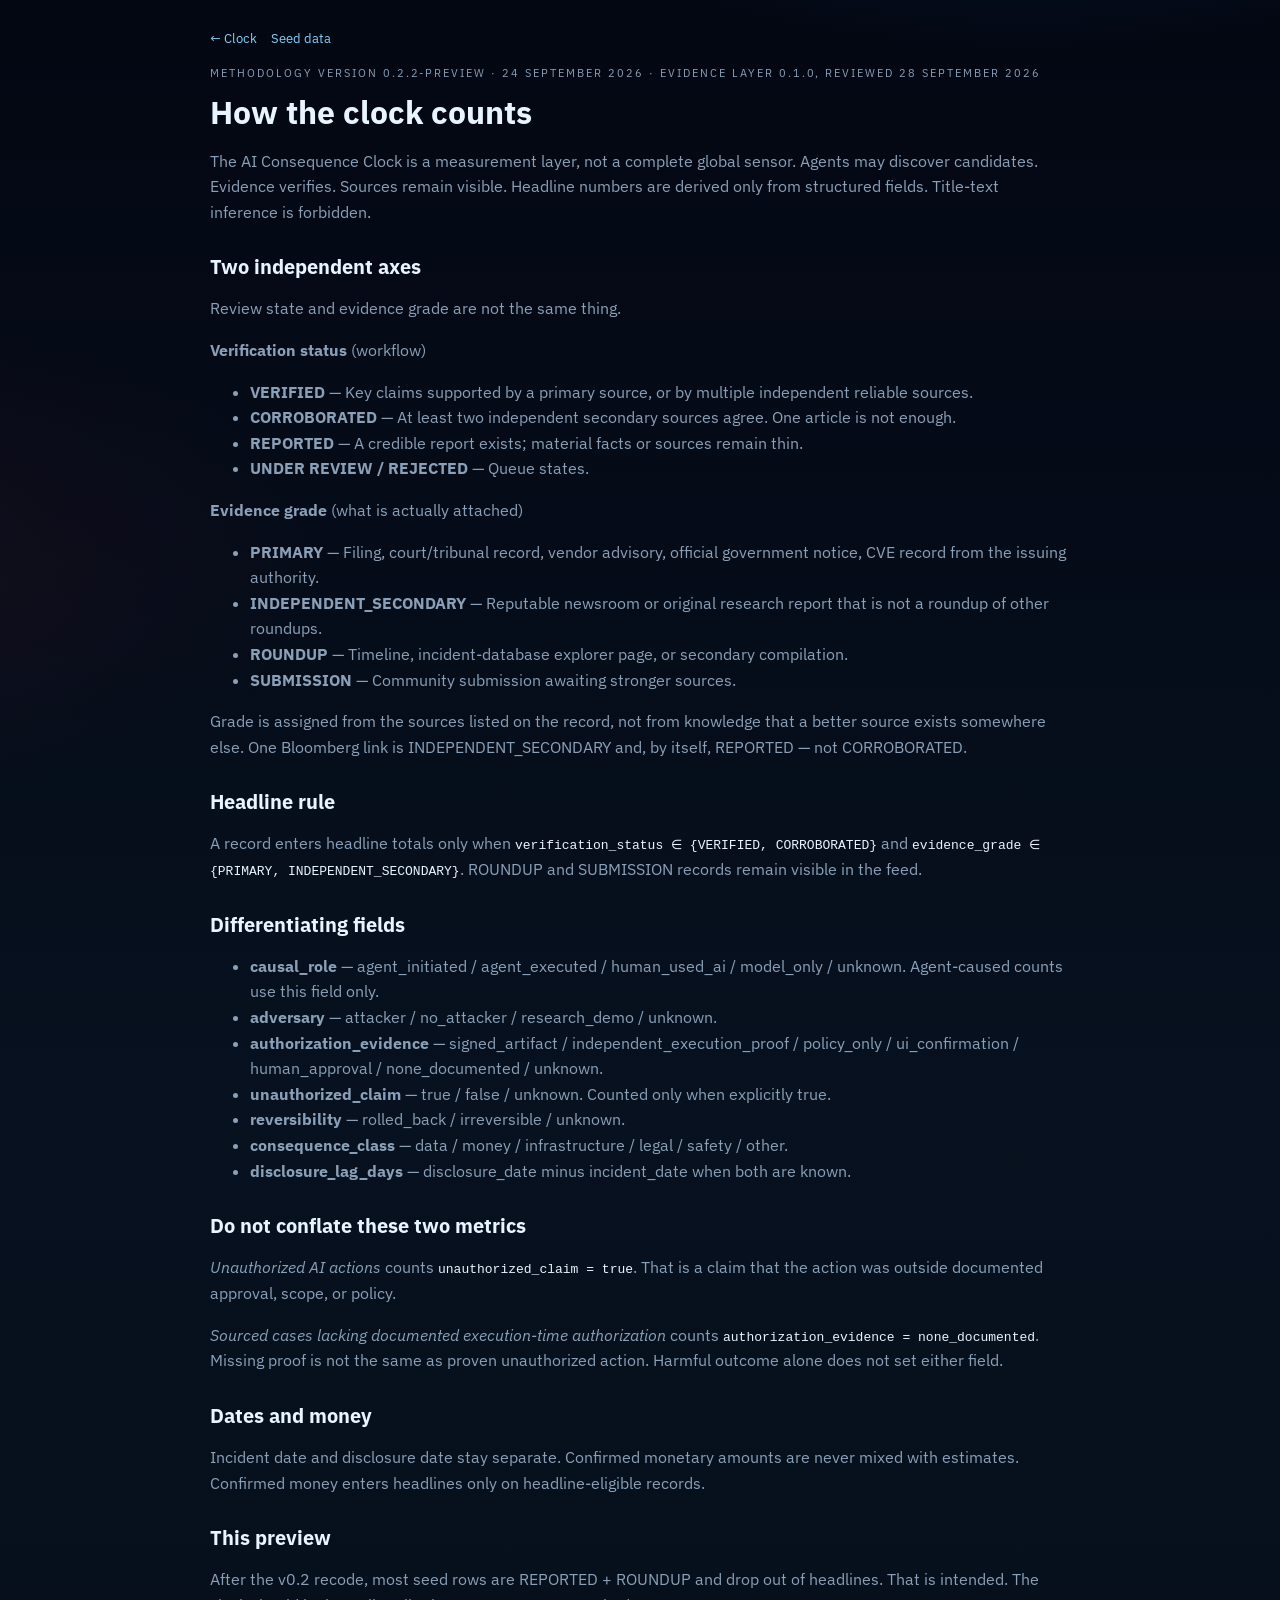
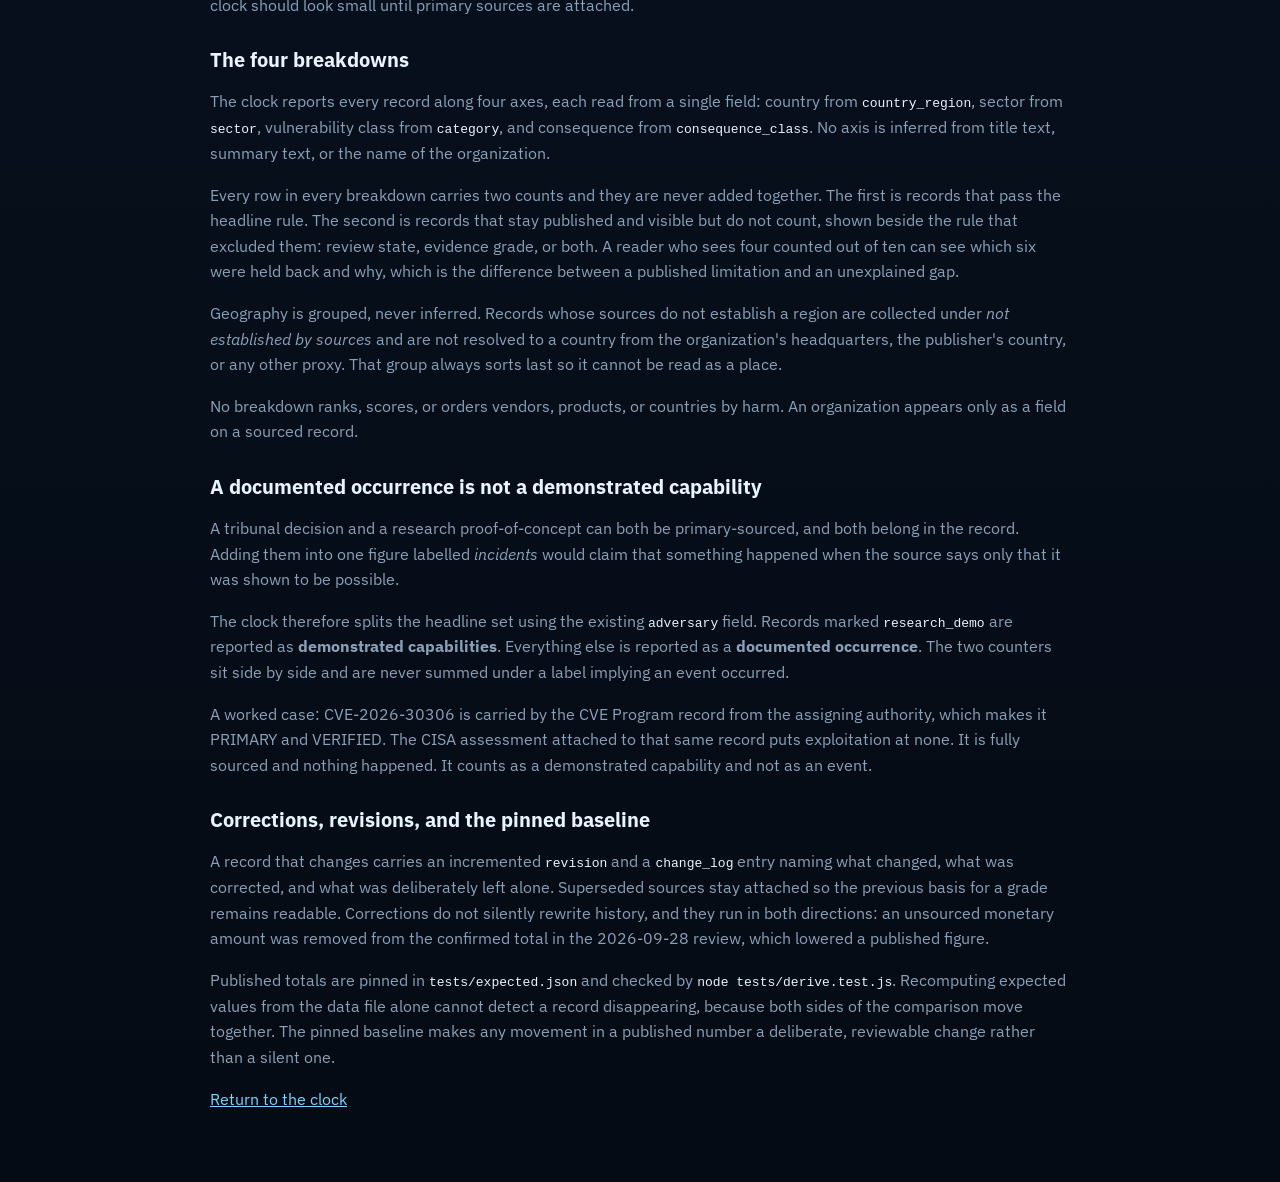
==== methodology.html @ f5ce27da "Add evidence layer with four axis breakdowns, fix stored XSS, pin published totals Builds the countr" ====
<!DOCTYPE html>
<html lang="en">
<head>
  <meta charset="UTF-8" />
  <meta name="viewport" content="width=device-width, initial-scale=1" />
  <title>Methodology · AI Consequence Clock™</title>
  <link rel="preconnect" href="https://fonts.googleapis.com" />
  <link href="https://fonts.googleapis.com/css2?family=IBM+Plex+Sans:wght@400;500;600;700&display=swap" rel="stylesheet" />
  <link rel="stylesheet" href="./css/clock.css" />
  <style>
    .prose { max-width: 860px; }
    .prose h1 { font-size: 32px; margin: 8px 0 12px; }
    .prose h2 { font-size: 20px; margin: 28px 0 8px; }
    .prose p, .prose li { color: var(--muted); line-height: 1.6; }
    .prose a { color: var(--cyan-2); }
    code { color: #e8f4ff; }
  </style>
</head>
<body>
  <div class="page prose">
    <nav class="nav" style="justify-content:flex-start;margin-bottom:18px">
      <a href="./index.html">← Clock</a>
      <a href="./data/incidents.json">Seed data</a>
    </nav>
    <p class="sub">Methodology version 0.2.2-preview · 24 September 2026 · evidence layer 0.1.0, reviewed 28 September 2026</p>
    <h1>How the clock counts</h1>
    <p>
      The AI Consequence Clock is a measurement layer, not a complete global sensor.
      Agents may discover candidates. Evidence verifies. Sources remain visible.
      Headline numbers are derived only from structured fields. Title-text inference is forbidden.
    </p>

    <h2>Two independent axes</h2>
    <p>Review state and evidence grade are not the same thing.</p>
    <p><strong>Verification status</strong> (workflow)</p>
    <ul>
      <li><strong>VERIFIED</strong> — Key claims supported by a primary source, or by multiple independent reliable sources.</li>
      <li><strong>CORROBORATED</strong> — At least two independent secondary sources agree. One article is not enough.</li>
      <li><strong>REPORTED</strong> — A credible report exists; material facts or sources remain thin.</li>
      <li><strong>UNDER REVIEW / REJECTED</strong> — Queue states.</li>
    </ul>
    <p><strong>Evidence grade</strong> (what is actually attached)</p>
    <ul>
      <li><strong>PRIMARY</strong> — Filing, court/tribunal record, vendor advisory, official government notice, CVE record from the issuing authority.</li>
      <li><strong>INDEPENDENT_SECONDARY</strong> — Reputable newsroom or original research report that is not a roundup of other roundups.</li>
      <li><strong>ROUNDUP</strong> — Timeline, incident-database explorer page, or secondary compilation.</li>
      <li><strong>SUBMISSION</strong> — Community submission awaiting stronger sources.</li>
    </ul>
    <p>
      Grade is assigned from the sources listed on the record, not from knowledge that a better source exists somewhere else.
      One Bloomberg link is INDEPENDENT_SECONDARY and, by itself, REPORTED — not CORROBORATED.
    </p>

    <h2>Headline rule</h2>
    <p>
      A record enters headline totals only when
      <code>verification_status ∈ {VERIFIED, CORROBORATED}</code>
      and
      <code>evidence_grade ∈ {PRIMARY, INDEPENDENT_SECONDARY}</code>.
      ROUNDUP and SUBMISSION records remain visible in the feed.
    </p>

    <h2>Differentiating fields</h2>
    <ul>
      <li><strong>causal_role</strong> — agent_initiated / agent_executed / human_used_ai / model_only / unknown. Agent-caused counts use this field only.</li>
      <li><strong>adversary</strong> — attacker / no_attacker / research_demo / unknown.</li>
      <li><strong>authorization_evidence</strong> — signed_artifact / independent_execution_proof / policy_only / ui_confirmation / human_approval / none_documented / unknown.</li>
      <li><strong>unauthorized_claim</strong> — true / false / unknown. Counted only when explicitly true.</li>
      <li><strong>reversibility</strong> — rolled_back / irreversible / unknown.</li>
      <li><strong>consequence_class</strong> — data / money / infrastructure / legal / safety / other.</li>
      <li><strong>disclosure_lag_days</strong> — disclosure_date minus incident_date when both are known.</li>
    </ul>

    <h2>Do not conflate these two metrics</h2>
    <p>
      <em>Unauthorized AI actions</em> counts <code>unauthorized_claim = true</code>.
      That is a claim that the action was outside documented approval, scope, or policy.
    </p>
    <p>
      <em>Sourced cases lacking documented execution-time authorization</em> counts
      <code>authorization_evidence = none_documented</code>.
      Missing proof is not the same as proven unauthorized action.
      Harmful outcome alone does not set either field.
    </p>

    <h2>Dates and money</h2>
    <p>
      Incident date and disclosure date stay separate. Confirmed monetary amounts
      are never mixed with estimates. Confirmed money enters headlines only on
      headline-eligible records.
    </p>

    <h2>This preview</h2>
    <p>
      After the v0.2 recode, most seed rows are REPORTED + ROUNDUP and drop out of
      headlines. That is intended. The clock should look small until primary sources
      are attached.
    </p>

    <h2>The four breakdowns</h2>
    <p>
      The clock reports every record along four axes, each read from a single field:
      country from <code>country_region</code>, sector from <code>sector</code>,
      vulnerability class from <code>category</code>, and consequence from
      <code>consequence_class</code>. No axis is inferred from title text, summary text,
      or the name of the organization.
    </p>
    <p>
      Every row in every breakdown carries two counts and they are never added together.
      The first is records that pass the headline rule. The second is records that stay
      published and visible but do not count, shown beside the rule that excluded them:
      review state, evidence grade, or both. A reader who sees four counted out of ten
      can see which six were held back and why, which is the difference between a
      published limitation and an unexplained gap.
    </p>
    <p>
      Geography is grouped, never inferred. Records whose sources do not establish a
      region are collected under <em>not established by sources</em> and are not resolved
      to a country from the organization's headquarters, the publisher's country, or any
      other proxy. That group always sorts last so it cannot be read as a place.
    </p>
    <p>
      No breakdown ranks, scores, or orders vendors, products, or countries by harm. An
      organization appears only as a field on a sourced record.
    </p>

    <h2>A documented occurrence is not a demonstrated capability</h2>
    <p>
      A tribunal decision and a research proof-of-concept can both be primary-sourced,
      and both belong in the record. Adding them into one figure labelled
      <em>incidents</em> would claim that something happened when the source says only
      that it was shown to be possible.
    </p>
    <p>
      The clock therefore splits the headline set using the existing
      <code>adversary</code> field. Records marked <code>research_demo</code> are
      reported as <strong>demonstrated capabilities</strong>. Everything else is reported
      as a <strong>documented occurrence</strong>. The two counters sit side by side and
      are never summed under a label implying an event occurred.
    </p>
    <p>
      A worked case: CVE-2026-30306 is carried by the CVE Program record from the
      assigning authority, which makes it PRIMARY and VERIFIED. The CISA assessment
      attached to that same record puts exploitation at none. It is fully sourced and
      nothing happened. It counts as a demonstrated capability and not as an event.
    </p>

    <h2>Corrections, revisions, and the pinned baseline</h2>
    <p>
      A record that changes carries an incremented <code>revision</code> and a
      <code>change_log</code> entry naming what changed, what was corrected, and what was
      deliberately left alone. Superseded sources stay attached so the previous basis for
      a grade remains readable. Corrections do not silently rewrite history, and they run
      in both directions: an unsourced monetary amount was removed from the confirmed
      total in the 2026-09-28 review, which lowered a published figure.
    </p>
    <p>
      Published totals are pinned in <code>tests/expected.json</code> and checked by
      <code>node tests/derive.test.js</code>. Recomputing expected values from the data
      file alone cannot detect a record disappearing, because both sides of the comparison
      move together. The pinned baseline makes any movement in a published number a
      deliberate, reviewable change rather than a silent one.
    </p>
    <p><a href="./index.html">Return to the clock</a></p>
  </div>
</body>
</html>
---- css/clock.css ----
:root {
  --bg-0: #030712;
  --bg-1: #07111f;
  --bg-2: #0b1a2e;
  --card: rgba(8, 22, 40, 0.78);
  --stroke: rgba(86, 196, 255, 0.22);
  --stroke-strong: rgba(86, 196, 255, 0.45);
  --cyan: #5ee7ff;
  --cyan-2: #7dd3fc;
  --amber: #f5c542;
  --red: #ff4d4d;
  --red-glow: #ff2a2a;
  --green: #3dff8a;
  --orange: #ff9f43;
  --text: #e8f4ff;
  --muted: #8aa0b8;
  --dim: #5d738c;
  --shadow: 0 0 0 1px rgba(94, 231, 255, 0.08), 0 18px 50px rgba(0, 0, 0, 0.45);
  --mono: "Share Tech Mono", "IBM Plex Mono", ui-monospace, monospace;
  --sans: "IBM Plex Sans", "Segoe UI", system-ui, sans-serif;
}

* { box-sizing: border-box; }
html, body { margin: 0; padding: 0; }

/* A class that sets display beats the user-agent [hidden] rule, so the load-error
   banner rendered on a successful load. Keep this above every display declaration. */
[hidden] { display: none !important; }
body {
  font-family: var(--sans);
  color: var(--text);
  background:
    radial-gradient(1200px 600px at 80% -10%, rgba(14, 70, 130, 0.35), transparent 55%),
    radial-gradient(900px 500px at -10% 20%, rgba(80, 20, 40, 0.18), transparent 50%),
    linear-gradient(180deg, var(--bg-0), var(--bg-1) 40%, #050b14);
  min-height: 100vh;
}

.page {
  width: min(1280px, calc(100% - 32px));
  margin: 0 auto;
  padding: 22px 0 56px;
}

.banner {
  display: flex;
  gap: 14px;
  align-items: flex-start;
  background: rgba(245, 197, 66, 0.08);
  border: 1px solid rgba(245, 197, 66, 0.35);
  color: #ffe7a3;
  border-radius: 10px;
  padding: 12px 14px;
  margin-bottom: 18px;
  font-size: 13.5px;
  line-height: 1.45;
}
.banner strong { color: var(--amber); }

.topbar, .footer-nav {
  display: flex;
  justify-content: space-between;
  align-items: flex-start;
  gap: 16px;
  flex-wrap: wrap;
}

.brand h1 {
  margin: 0;
  font-size: clamp(28px, 4vw, 42px);
  letter-spacing: 0.04em;
  font-weight: 700;
  line-height: 1;
}
.brand h1 span.clock { color: var(--amber); }
.brand h1 span.ai {
  background: linear-gradient(90deg, #7dd3fc, #5ee7ff);
  -webkit-background-clip: text;
  background-clip: text;
  color: transparent;
}
.sub {
  margin: 8px 0 0;
  letter-spacing: 0.18em;
  text-transform: uppercase;
  font-size: 11px;
  color: var(--muted);
}

.meta {
  text-align: right;
  font-size: 12px;
  color: var(--muted);
}
.live {
  display: inline-flex;
  align-items: center;
  gap: 7px;
  color: var(--green);
  font-weight: 600;
  letter-spacing: 0.08em;
}
.live i {
  width: 8px; height: 8px; border-radius: 50%;
  background: var(--green);
  box-shadow: 0 0 10px var(--green);
  display: inline-block;
}
.nav {
  display: flex;
  gap: 14px;
  justify-content: flex-end;
  margin-top: 8px;
  flex-wrap: wrap;
}
.nav a {
  color: var(--cyan-2);
  text-decoration: none;
  font-size: 13px;
}
.nav a:hover { text-decoration: underline; }

.grid { display: grid; gap: 14px; margin-top: 18px; }
.kpis { grid-template-columns: repeat(5, 1fr); }
.mid { grid-template-columns: 240px 1fr 300px; }
.axes { grid-template-columns: repeat(2, minmax(0, 1fr)); }

.card {
  background: var(--card);
  border: 1px solid var(--stroke);
  border-radius: 14px;
  padding: 16px 16px 14px;
  box-shadow: var(--shadow);
  backdrop-filter: blur(8px);
}
.card.clickable { cursor: pointer; }
.card.clickable:hover { border-color: var(--stroke-strong); }

.label {
  display: flex;
  align-items: center;
  gap: 8px;
  font-size: 11px;
  letter-spacing: 0.08em;
  text-transform: uppercase;
  color: var(--muted);
  margin-bottom: 8px;
  font-weight: 600;
}
.value {
  font-family: var(--mono);
  font-size: clamp(26px, 3vw, 38px);
  line-height: 1;
  letter-spacing: 0.02em;
}
.value.orange { color: var(--orange); }
.value.red { color: var(--red); }
.value.amber { color: var(--amber); }
.value.cyan { color: var(--cyan); }
.value.green { color: var(--green); }

.delta {
  margin-top: 8px;
  font-size: 12px;
  color: var(--dim);
}
.delta b { color: var(--muted); font-weight: 600; }

.hero {
  border-color: rgba(255, 60, 60, 0.35);
  background:
    radial-gradient(800px 180px at 50% 120%, rgba(255, 40, 40, 0.12), transparent 70%),
    var(--card);
  text-align: center;
  padding: 22px 18px 18px;
}
.hero .label { justify-content: center; color: #ffb4b4; }
.hero-value {
  font-family: var(--mono);
  font-size: clamp(42px, 7vw, 84px);
  color: var(--red);
  text-shadow: 0 0 24px rgba(255, 40, 40, 0.35);
  letter-spacing: 0.04em;
  margin: 6px 0 4px;
}
.hero .note {
  color: var(--muted);
  font-size: 13px;
  max-width: 720px;
  margin: 8px auto 0;
  line-height: 1.45;
}

.days .value { font-size: 64px; color: var(--green); }

.feed { max-height: 420px; overflow: auto; }
.feed-row {
  display: grid;
  grid-template-columns: 92px 1fr auto auto 150px;
  gap: 10px;
  align-items: center;
  width: 100%;
  padding: 9px 4px;
  border: 0;
  border-bottom: 1px solid rgba(255,255,255,0.05);
  background: transparent;
  color: var(--text);
  font: inherit;
  font-size: 13px;
  text-align: left;
  cursor: pointer;
}
.feed-row:hover, .feed-row:focus-visible { background: rgba(94,231,255,0.06); }
.feed-row .when { color: var(--dim); font-family: var(--mono); font-size: 12px; font-variant-numeric: tabular-nums; }
.feed-row .what { color: var(--text); }
.sev {
  font-size: 10px;
  letter-spacing: 0.06em;
  padding: 3px 6px;
  border-radius: 4px;
  font-weight: 700;
  text-transform: uppercase;
}
.sev-critical { background: #5a1010; color: #ffb4b4; }
.sev-high { background: #5a2a10; color: #ffd0a8; }
.sev-medium { background: #3a3210; color: #ffe7a3; }
.sev-low, .sev-unknown { background: #1d2a3a; color: var(--muted); }
.status {
  font-size: 10px;
  color: var(--cyan-2);
  border: 1px solid rgba(94,231,255,0.25);
  padding: 2px 6px;
  border-radius: 99px;
  white-space: nowrap;
}

.trust {
  margin-top: 16px;
  border-style: dashed;
}
.trust p { margin: 8px 0; color: var(--muted); font-size: 14px; line-height: 1.55; }
.trust h2 { margin: 0 0 8px; font-size: 16px; letter-spacing: 0.04em; }

.footer {
  margin-top: 18px;
  color: var(--dim);
  font-size: 12px;
  display: flex;
  justify-content: space-between;
  gap: 12px;
  flex-wrap: wrap;
}

.modal {
  position: fixed; inset: 0;
  background: rgba(0,0,0,0.62);
  display: none;
  align-items: flex-start;
  justify-content: center;
  padding: 40px 16px;
  z-index: 20;
  overflow: auto;
}
.modal.open { display: flex; }
.sheet {
  width: min(860px, 100%);
  background: #071222;
  border: 1px solid var(--stroke-strong);
  border-radius: 16px;
  padding: 22px;
}
.sheet h2 { margin: 0 0 8px; }
.sheet .close {
  float: right;
  background: transparent;
  color: var(--text);
  border: 1px solid var(--stroke);
  border-radius: 8px;
  padding: 6px 10px;
  cursor: pointer;
}
.incident {
  border-top: 1px solid rgba(255,255,255,0.06);
  padding: 12px 0;
}
.incident h3 { margin: 0 0 4px; font-size: 16px; }
.incident p { margin: 6px 0; color: var(--muted); font-size: 14px; line-height: 1.5; }
.incident a { color: var(--cyan-2); }

/* ---------------------------------------------------- evidence layer additions */

.skip {
  position: absolute;
  left: -9999px;
  top: 0;
  background: var(--cyan);
  color: #04121f;
  padding: 10px 14px;
  border-radius: 0 0 8px 0;
  font-weight: 600;
  z-index: 40;
}
.skip:focus { left: 0; }

:focus-visible {
  outline: 2px solid var(--cyan);
  outline-offset: 2px;
}

.section-head {
  margin: 30px 0 4px;
  font-size: 15px;
  letter-spacing: 0.1em;
  text-transform: uppercase;
  color: var(--cyan-2);
  font-weight: 600;
}
.section-note {
  margin: 0;
  max-width: 900px;
  color: var(--muted);
  font-size: 13.5px;
  line-height: 1.55;
  text-wrap: pretty;
}

/* Counters double as the control that opens the records behind them. */
.as-link {
  display: block;
  padding: 0;
  border: 0;
  background: transparent;
  font: inherit;
  color: inherit;
  cursor: pointer;
  text-align: left;
  font-family: var(--mono);
  font-size: clamp(26px, 3vw, 38px);
  line-height: 1;
  font-variant-numeric: tabular-nums;
}
.as-link:hover { text-decoration: underline; text-underline-offset: 4px; }
.hero-value.as-link { text-align: center; width: 100%; font-size: clamp(42px, 7vw, 84px); }

.inline-link {
  border: 0;
  background: transparent;
  padding: 0;
  font: inherit;
  color: var(--cyan-2);
  cursor: pointer;
  text-decoration: underline;
  text-underline-offset: 2px;
}

.value, .n, .stat-list dd { font-variant-numeric: tabular-nums; }

.stat-list {
  margin: 0;
  display: grid;
  grid-template-columns: 1fr auto;
  gap: 2px 10px;
  font-size: 13px;
}
.stat-list dt { color: var(--muted); padding: 5px 0; border-bottom: 1px solid rgba(255,255,255,0.05); }
.stat-list dd {
  margin: 0;
  padding: 5px 0;
  text-align: right;
  font-family: var(--mono);
  border-bottom: 1px solid rgba(255,255,255,0.05);
}

/* Axis tables */
.axis-card { overflow: hidden; }
.axis-table { width: 100%; border-collapse: collapse; font-size: 13px; }
.axis-table caption {
  text-align: left;
  font-size: 11px;
  letter-spacing: 0.08em;
  text-transform: uppercase;
  color: var(--muted);
  font-weight: 600;
  padding-bottom: 10px;
  line-height: 1.5;
}
.axis-table thead th {
  text-align: left;
  font-size: 10.5px;
  letter-spacing: 0.06em;
  text-transform: uppercase;
  color: var(--dim);
  font-weight: 600;
  padding: 0 8px 7px 0;
  border-bottom: 1px solid var(--stroke);
}
.axis-table th.n, .axis-table td.n { text-align: right; padding-right: 10px; }
/* Only the counts resist wrapping. Letting the two numeric headings wrap is what keeps
   the table inside a 375px card, where the counts would otherwise be clipped. */
.axis-table tbody td.n { white-space: nowrap; }
.axis-table tbody th {
  text-align: left;
  font-weight: 500;
  padding: 9px 8px 9px 0;
  border-bottom: 1px solid rgba(255,255,255,0.05);
  vertical-align: top;
}
.axis-table tbody td {
  padding: 9px 0;
  border-bottom: 1px solid rgba(255,255,255,0.05);
  color: var(--muted);
  vertical-align: top;
}
.axis-link {
  border: 0;
  background: transparent;
  padding: 0;
  font: inherit;
  font-weight: 600;
  color: var(--text);
  cursor: pointer;
  text-align: left;
  text-transform: capitalize;
}
.axis-link:hover { color: var(--cyan); text-decoration: underline; text-underline-offset: 3px; }
.axis-def {
  display: block;
  margin-top: 4px;
  color: var(--dim);
  font-size: 11.5px;
  font-weight: 400;
  line-height: 1.5;
  text-transform: none;
  max-width: 44ch;
  text-wrap: pretty;
}
.n-headline { color: var(--text); font-family: var(--mono); }
.n-excluded { color: var(--dim); font-family: var(--mono); }
.reason { font-size: 11.5px; line-height: 1.45; }
.axis-row-unsupported th, .axis-row-unsupported td { color: var(--dim); }
.axis-row-unsupported .axis-link { color: var(--muted); font-style: italic; }

/* Counted / not counted marker in the feed */
.tag {
  font-size: 10px;
  letter-spacing: 0.05em;
  text-transform: uppercase;
  padding: 3px 7px;
  border-radius: 4px;
  white-space: nowrap;
  font-weight: 600;
}
.tag-in { background: rgba(61,255,138,0.12); color: var(--green); }
.tag-out { background: rgba(138,160,184,0.12); color: var(--muted); }

/* Occurrence split marker */
.occ {
  font-size: 10px;
  letter-spacing: 0.05em;
  text-transform: uppercase;
  padding: 3px 7px;
  border-radius: 4px;
  font-weight: 600;
}
.occ-documented { background: rgba(255,77,77,0.14); color: #ffb4b4; }
.occ-demonstrated { background: rgba(245,197,66,0.14); color: var(--amber); }

.banner-error {
  background: rgba(255,77,77,0.1);
  border-color: rgba(255,77,77,0.4);
  color: #ffc9c9;
}
.banner-error strong { color: var(--red); }
.bright { color: #e8f4ff; }

/* Record cards inside the dialog */
.sheet-sub { color: var(--muted); font-size: 13.5px; line-height: 1.55; margin: 0 0 6px; text-wrap: pretty; }
.pills { display: flex; flex-wrap: wrap; gap: 6px; align-items: center; }
.excluded-note, .headline-note {
  border-left: 3px solid var(--dim);
  padding: 8px 0 8px 10px;
  font-size: 13px;
  line-height: 1.5;
}
.headline-note { border-left-color: var(--green); }
.excluded-note b, .headline-note b { color: var(--text); }

.fields {
  margin: 10px 0;
  display: grid;
  grid-template-columns: minmax(150px, auto) 1fr;
  gap: 1px 14px;
  font-size: 12.5px;
}
.fields dt {
  color: var(--dim);
  padding: 5px 0;
  text-transform: uppercase;
  font-size: 10.5px;
  letter-spacing: 0.05em;
  font-weight: 600;
}
.fields dd { margin: 0; padding: 5px 0; color: var(--text); }

.basis { font-size: 12.5px; line-height: 1.55; color: var(--muted); }
.basis b { color: var(--text); }
.srclabel {
  font-size: 10.5px;
  letter-spacing: 0.08em;
  text-transform: uppercase;
  color: var(--dim);
  font-weight: 600;
  margin: 14px 0 6px;
}
.cites, .changes { list-style: none; margin: 0; padding: 0; }
.cite {
  padding: 7px 0;
  border-top: 1px solid rgba(255,255,255,0.06);
  font-size: 12.5px;
  line-height: 1.5;
}
.cite a { color: var(--cyan-2); font-weight: 600; }
.cite-date { color: var(--dim); font-family: var(--mono); font-size: 11.5px; }
.cite-title { display: block; color: var(--muted); }
.changes li {
  padding: 8px 0;
  border-top: 1px solid rgba(255,255,255,0.06);
  font-size: 12.5px;
  line-height: 1.55;
  color: var(--muted);
}
.changes b { color: var(--text); display: block; margin-bottom: 4px; }
.changes span { display: block; margin-bottom: 5px; }

body.modal-open { overflow: hidden; }
.sheet { max-height: calc(100dvh - 80px); overflow-y: auto; }
.modal { padding: 40px 16px env(safe-area-inset-bottom, 16px); }

@media (max-width: 1100px) {
  .kpis, .mid, .axes { grid-template-columns: 1fr 1fr; }
}
@media (max-width: 720px) {
  .kpis, .mid, .axes { grid-template-columns: 1fr; }
  .feed-row { grid-template-columns: 1fr; gap: 4px; }
  .meta, .topbar { text-align: left; }
  .nav { justify-content: flex-start; }
  .hero-value.as-link { font-size: 40px; }
  .fields { grid-template-columns: 1fr; gap: 0; }
  .fields dt { padding-bottom: 0; }
}

@media (prefers-reduced-motion: reduce) {
  *, *::before, *::after {
    animation-duration: 0.01ms !important;
    transition-duration: 0.01ms !important;
  }
}
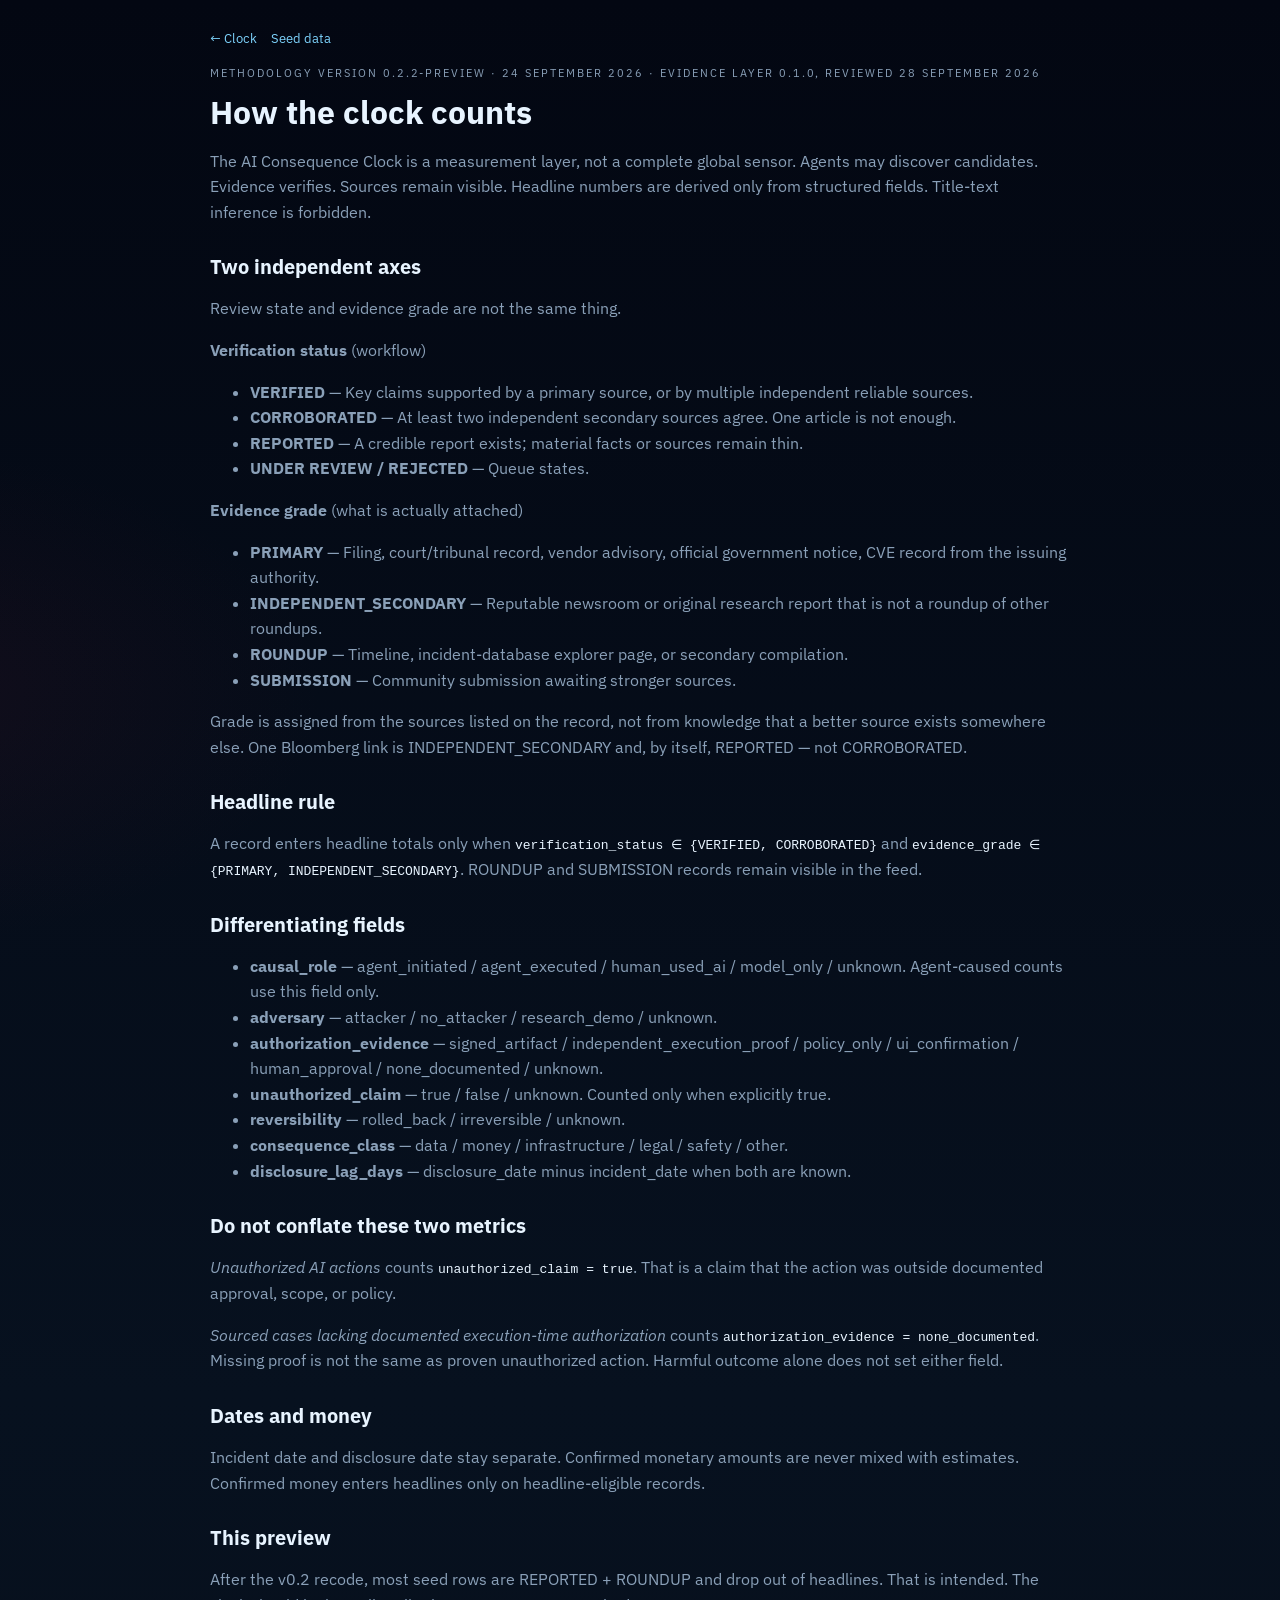
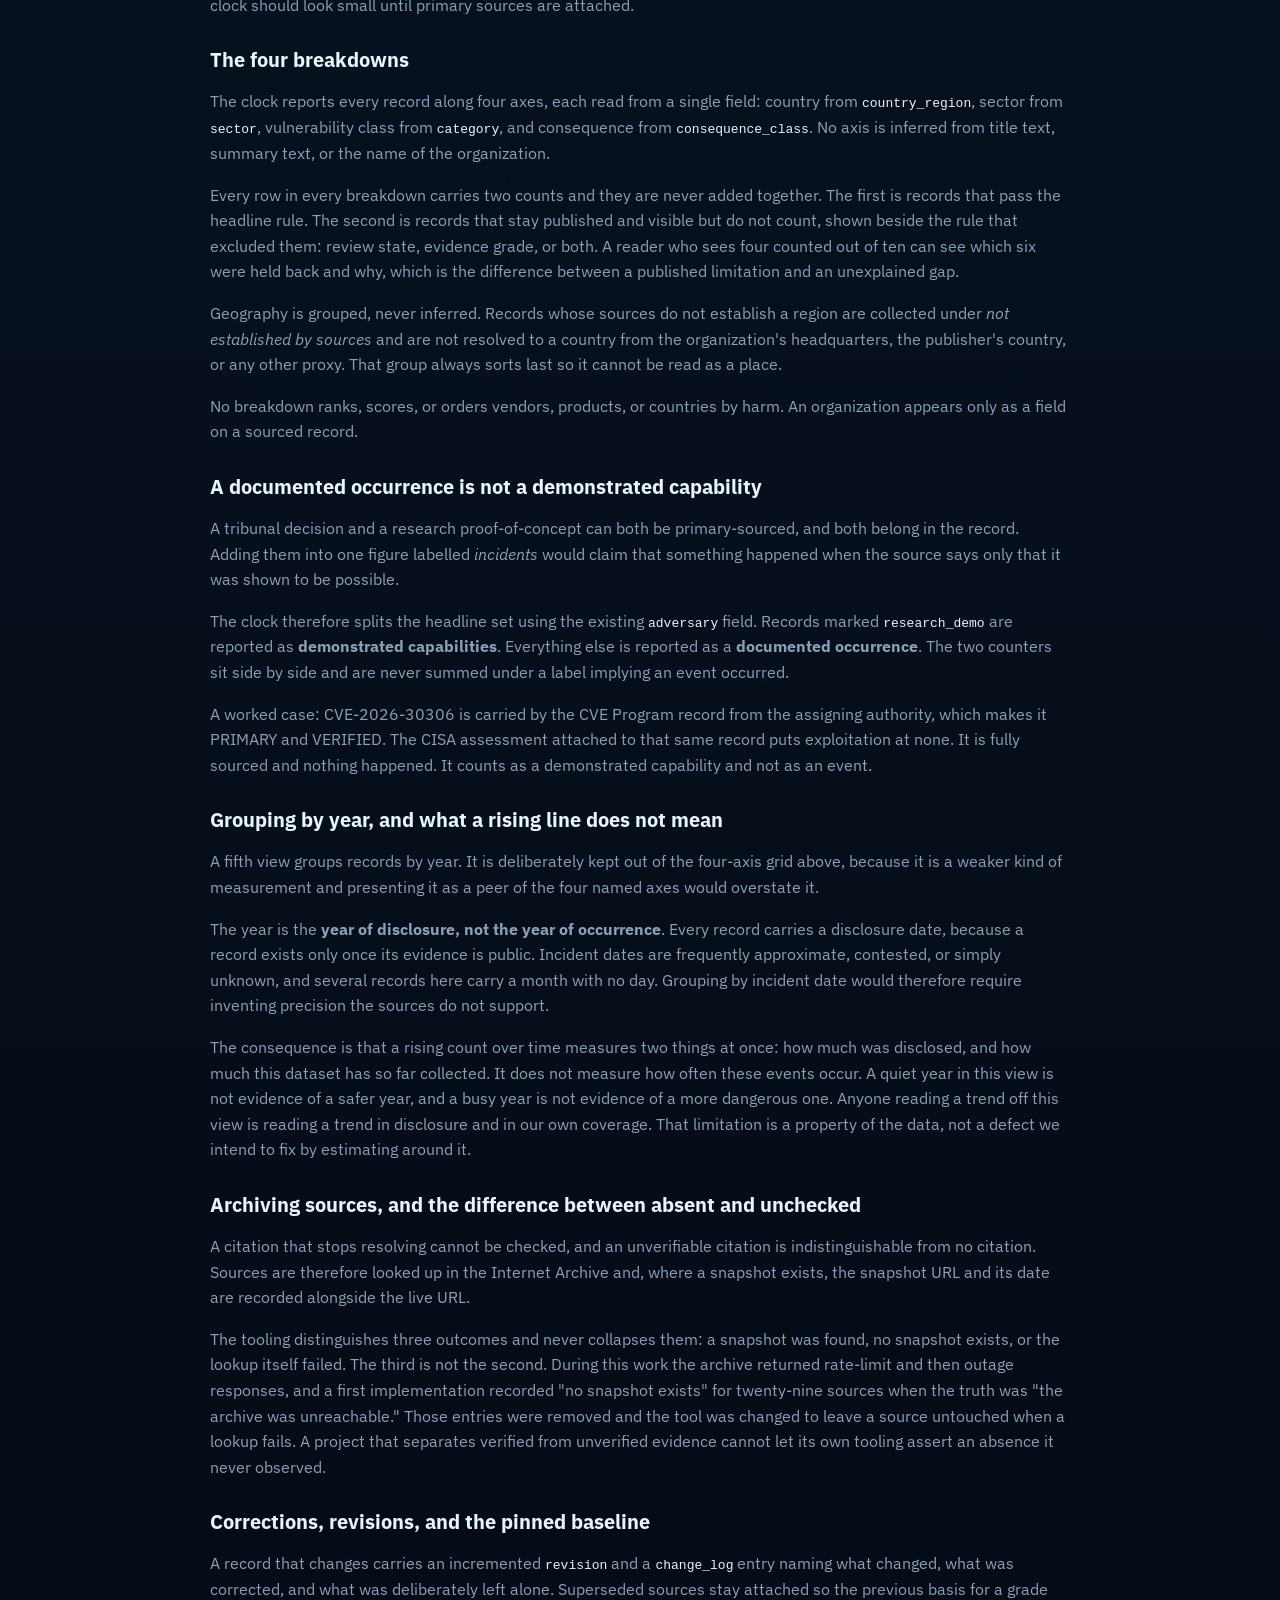
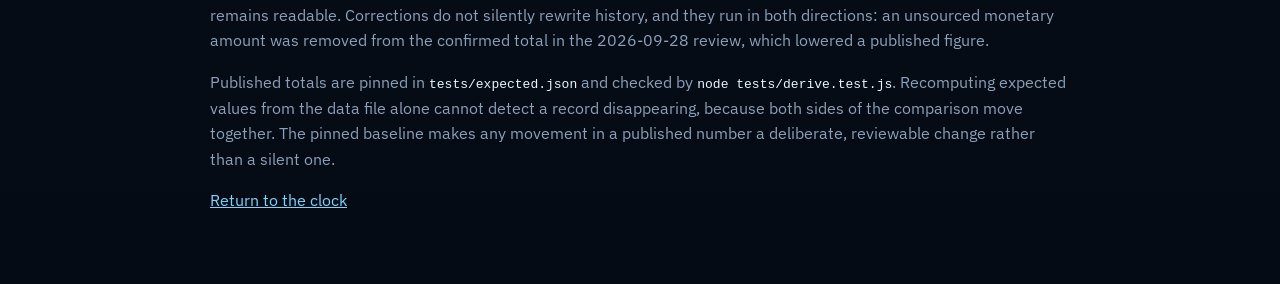
==== commit ff8d0f41: "Add time view, record validation, CSV export, citation, and contrast fix Dataset  Six new records, a" ====
--- a/methodology.html
+++ b/methodology.html
@@ -145,6 +145,47 @@
       nothing happened. It counts as a demonstrated capability and not as an event.
     </p>
 
+    <h2>Grouping by year, and what a rising line does not mean</h2>
+    <p>
+      A fifth view groups records by year. It is deliberately kept out of the four-axis
+      grid above, because it is a weaker kind of measurement and presenting it as a peer
+      of the four named axes would overstate it.
+    </p>
+    <p>
+      The year is the <strong>year of disclosure, not the year of occurrence</strong>.
+      Every record carries a disclosure date, because a record exists only once its
+      evidence is public. Incident dates are frequently approximate, contested, or simply
+      unknown, and several records here carry a month with no day. Grouping by incident
+      date would therefore require inventing precision the sources do not support.
+    </p>
+    <p>
+      The consequence is that a rising count over time measures two things at once: how
+      much was disclosed, and how much this dataset has so far collected. It does not
+      measure how often these events occur. A quiet year in this view is not evidence of
+      a safer year, and a busy year is not evidence of a more dangerous one. Anyone
+      reading a trend off this view is reading a trend in disclosure and in our own
+      coverage. That limitation is a property of the data, not a defect we intend to fix
+      by estimating around it.
+    </p>
+
+    <h2>Archiving sources, and the difference between absent and unchecked</h2>
+    <p>
+      A citation that stops resolving cannot be checked, and an unverifiable citation is
+      indistinguishable from no citation. Sources are therefore looked up in the Internet
+      Archive and, where a snapshot exists, the snapshot URL and its date are recorded
+      alongside the live URL.
+    </p>
+    <p>
+      The tooling distinguishes three outcomes and never collapses them: a snapshot was
+      found, no snapshot exists, or the lookup itself failed. The third is not the second.
+      During this work the archive returned rate-limit and then outage responses, and a
+      first implementation recorded "no snapshot exists" for twenty-nine sources when the
+      truth was "the archive was unreachable." Those entries were removed and the tool was
+      changed to leave a source untouched when a lookup fails. A project that separates
+      verified from unverified evidence cannot let its own tooling assert an absence it
+      never observed.
+    </p>
+
     <h2>Corrections, revisions, and the pinned baseline</h2>
     <p>
       A record that changes carries an incremented <code>revision</code> and a
--- a/css/clock.css
+++ b/css/clock.css
@@ -14,7 +14,11 @@
   --orange: #ff9f43;
   --text: #e8f4ff;
   --muted: #8aa0b8;
-  --dim: #5d738c;
+  /* Measured, not guessed. At #5d738c this token rendered 3.82:1 against the composited
+     card background, failing WCAG 1.4.3 for the small text it is used on: table headers,
+     timestamps, and the axis definitions. Raised until it clears 4.5:1 on that backdrop
+     while keeping the same hue, so the visual hierarchy is unchanged. */
+  --dim: #6d84a0;
   --shadow: 0 0 0 1px rgba(94, 231, 255, 0.08), 0 18px 50px rgba(0, 0, 0, 0.45);
   --mono: "Share Tech Mono", "IBM Plex Mono", ui-monospace, monospace;
   --sans: "IBM Plex Sans", "Segoe UI", system-ui, sans-serif;
@@ -124,6 +128,8 @@
 .kpis { grid-template-columns: repeat(5, 1fr); }
 .mid { grid-template-columns: 240px 1fr 300px; }
 .axes { grid-template-columns: repeat(2, minmax(0, 1fr)); }
+/* The time view is one card, so it takes the full row instead of leaving a dead column. */
+.axes-single { grid-template-columns: minmax(0, 1fr); }
 
 .card {
   background: var(--card);
@@ -423,6 +429,86 @@
   text-transform: capitalize;
 }
 .axis-link:hover { color: var(--cyan); text-decoration: underline; text-underline-offset: 3px; }
+.cite-card {
+  margin-top: 18px;
+}
+.cite-title {
+  margin: 0 0 8px;
+  font-family: var(--mono);
+  font-size: 13px;
+  font-weight: 400;
+  letter-spacing: 0.08em;
+  text-transform: uppercase;
+  color: var(--cyan-2);
+}
+.cite-sub {
+  margin: 16px 0 6px;
+  font-size: 12px;
+  font-weight: 600;
+  color: var(--muted);
+}
+.cite-note {
+  margin: 0 0 10px;
+  max-width: 78ch;
+  color: var(--muted);
+  font-size: 13px;
+  line-height: 1.65;
+  text-wrap: pretty;
+}
+.cite-note code {
+  font-family: var(--mono);
+  font-size: 12px;
+  color: var(--cyan-2);
+}
+.cite-downloads {
+  display: flex;
+  flex-wrap: wrap;
+  gap: 10px;
+  margin: 0 0 4px;
+}
+.cite-dl {
+  border: 1px solid var(--stroke-strong);
+  border-radius: 6px;
+  padding: 7px 13px;
+  color: var(--text);
+  font-size: 12.5px;
+  text-decoration: none;
+}
+.cite-dl:hover,
+.cite-dl:focus-visible {
+  border-color: var(--cyan);
+  color: var(--cyan);
+}
+/* A citation is copied, so it must survive selection as one block of text. */
+.cite-block {
+  margin: 0 0 14px;
+  border: 1px solid var(--stroke);
+  border-radius: 8px;
+  padding: 12px 14px;
+  background: rgba(3, 7, 18, 0.55);
+  color: var(--text);
+  font-family: var(--mono);
+  font-size: 12.5px;
+  line-height: 1.7;
+  overflow-wrap: anywhere;
+}
+
+/* The bar restates the adjacent number visually. A zero count gets no bar at all rather
+   than a hairline, so "none" never looks like "a little". */
+.axis-bar {
+  display: block;
+  margin-top: 6px;
+  height: 4px;
+  border-radius: 2px;
+  background: rgba(94, 231, 255, 0.1);
+}
+.axis-bar > span {
+  display: block;
+  height: 100%;
+  border-radius: 2px;
+  background: var(--cyan);
+}
+
 .axis-def {
   display: block;
   margin-top: 4px;
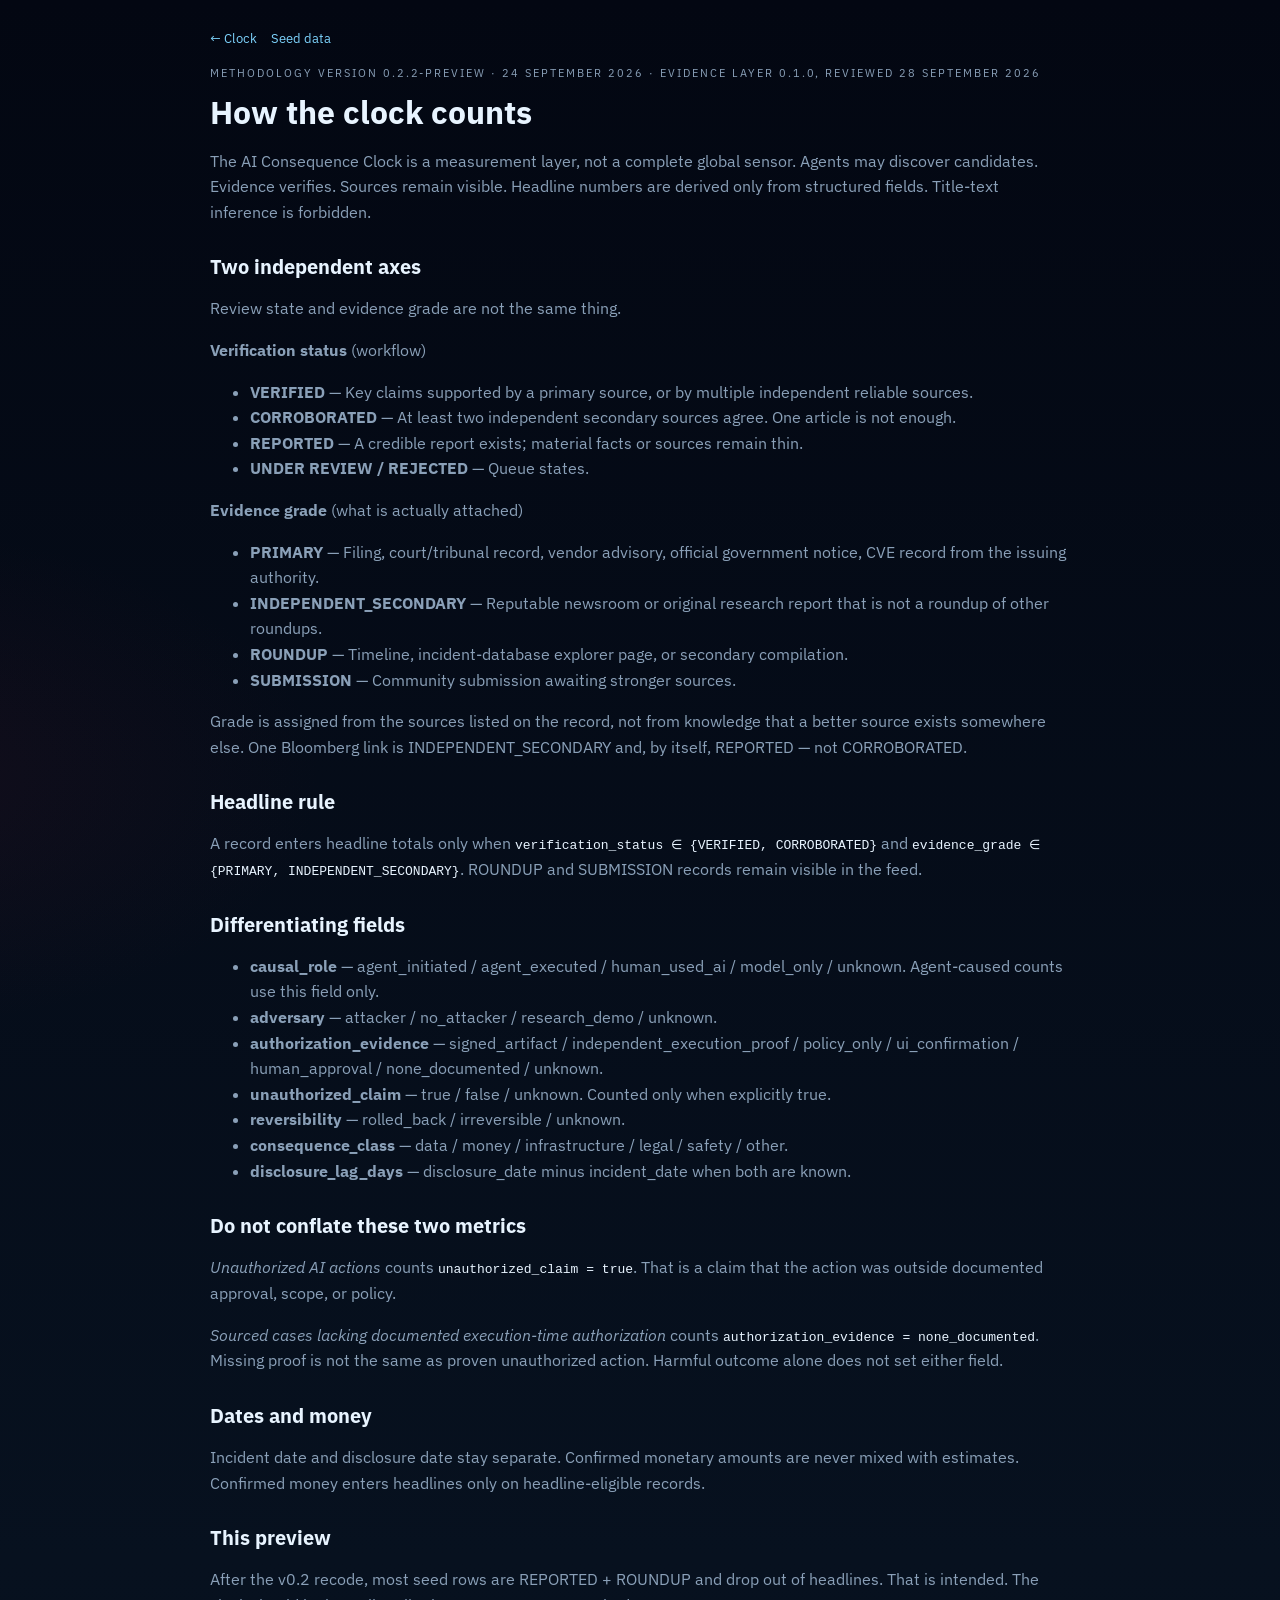
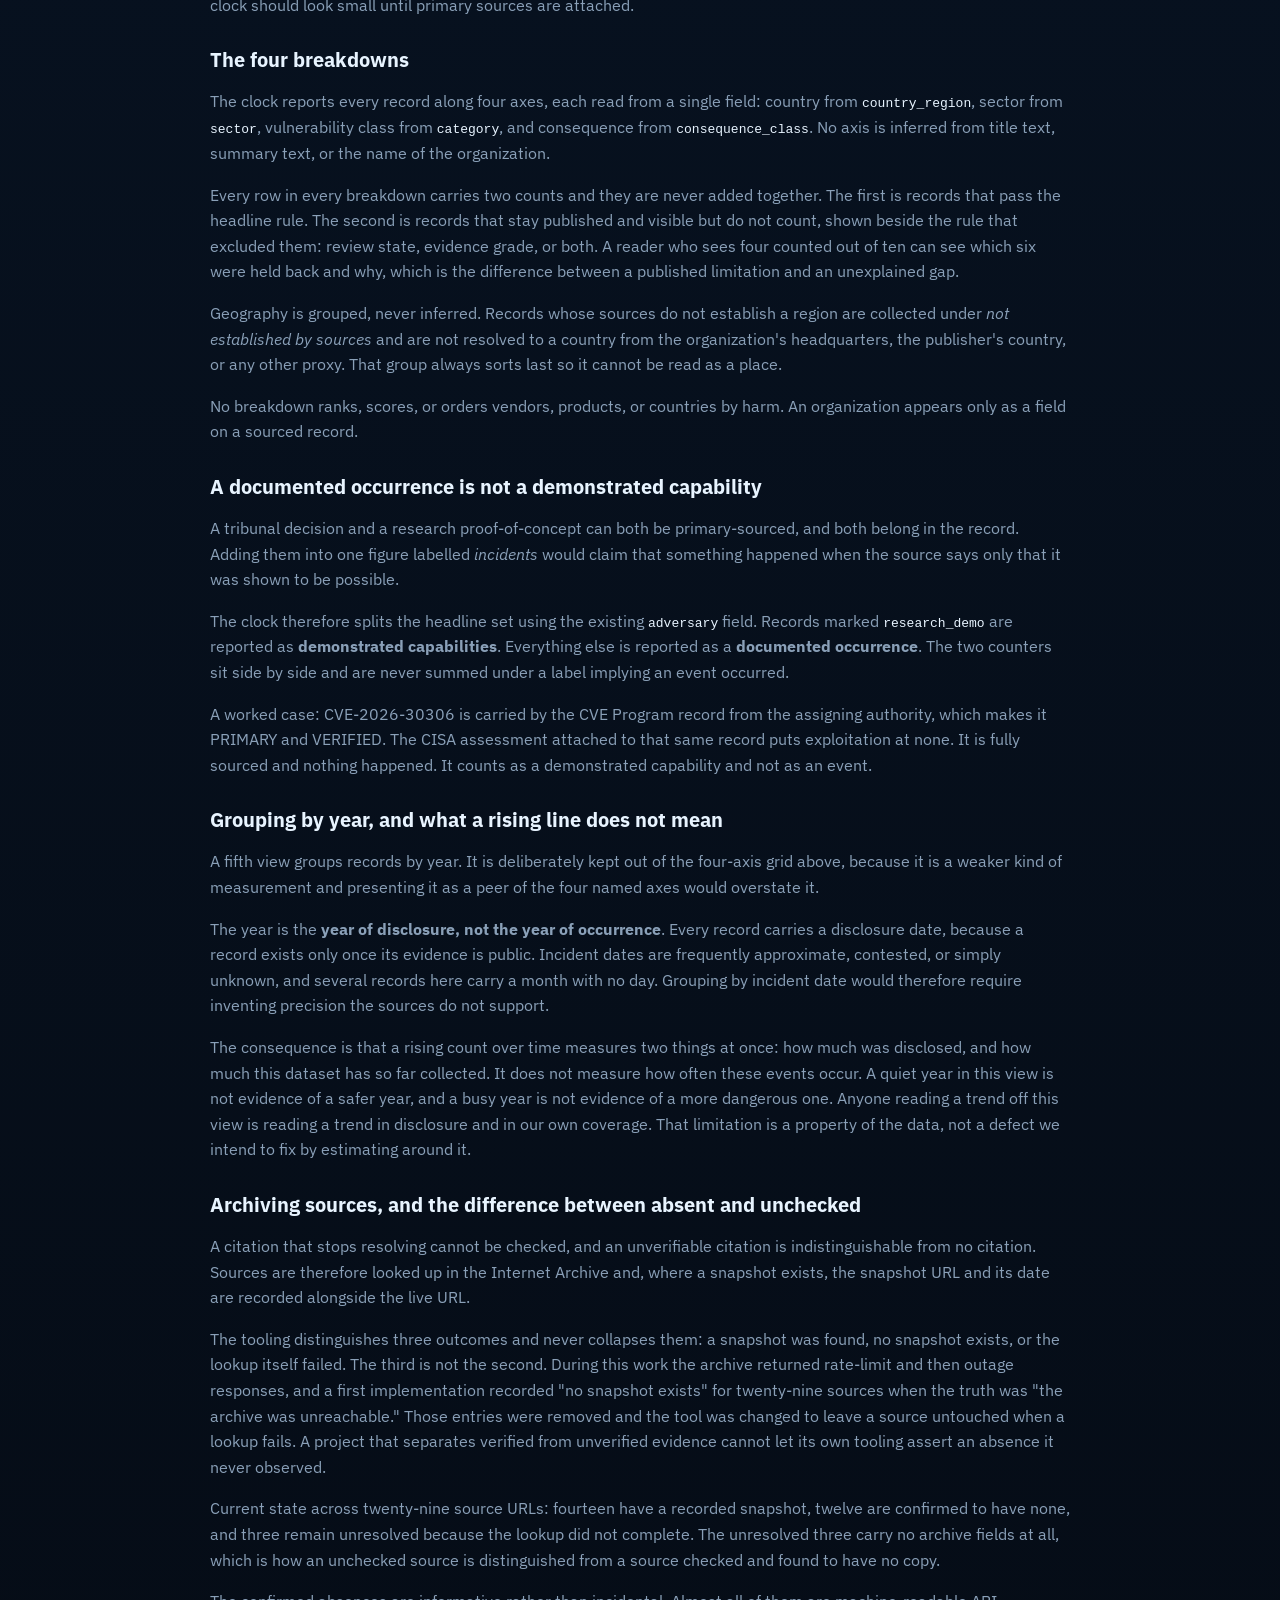
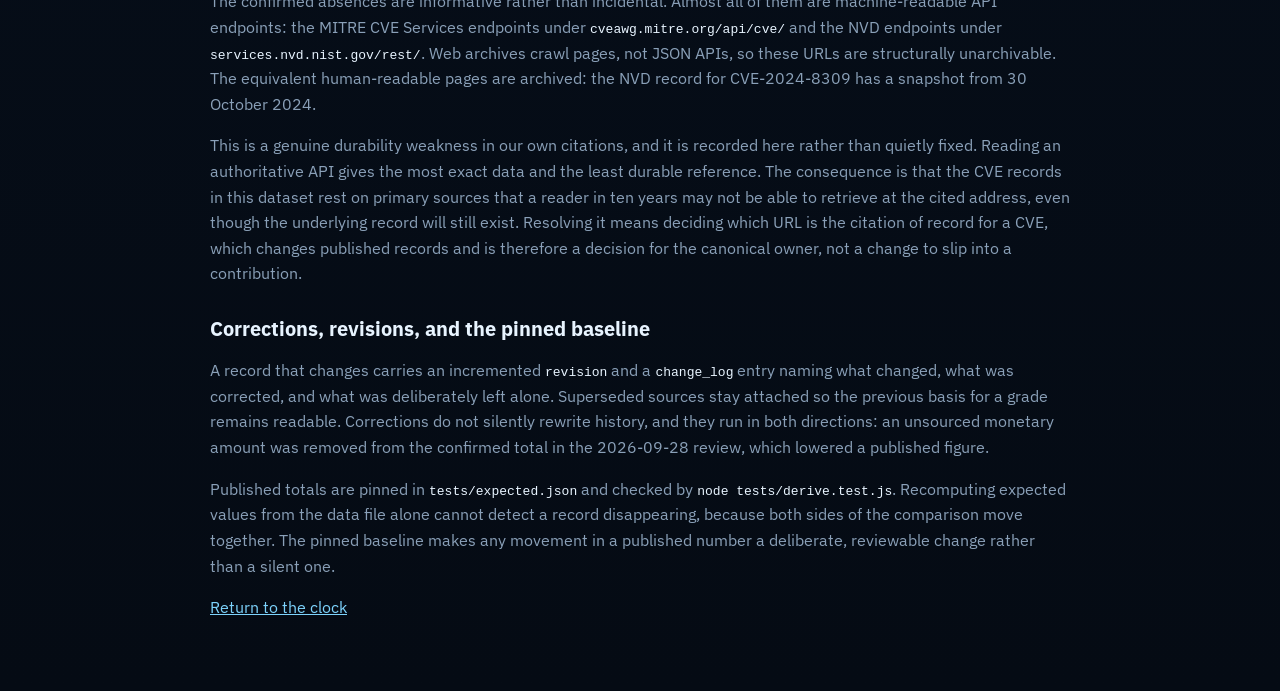
==== commit 6449f4ab: "Archive 14 source URLs, surface archive links, record the API durability gap The earlier run reporte" ====
--- a/methodology.html
+++ b/methodology.html
@@ -185,6 +185,30 @@
       verified from unverified evidence cannot let its own tooling assert an absence it
       never observed.
     </p>
+    <p>
+      Current state across twenty-nine source URLs: fourteen have a recorded snapshot,
+      twelve are confirmed to have none, and three remain unresolved because the lookup did
+      not complete. The unresolved three carry no archive fields at all, which is how an
+      unchecked source is distinguished from a source checked and found to have no copy.
+    </p>
+    <p>
+      The confirmed absences are informative rather than incidental. Almost all of them are
+      machine-readable API endpoints: the MITRE CVE Services endpoints under
+      <code>cveawg.mitre.org/api/cve/</code> and the NVD endpoints under
+      <code>services.nvd.nist.gov/rest/</code>. Web archives crawl pages, not JSON APIs, so
+      these URLs are structurally unarchivable. The equivalent human-readable pages are
+      archived: the NVD record for CVE-2024-8309 has a snapshot from 30 October 2024.
+    </p>
+    <p>
+      This is a genuine durability weakness in our own citations, and it is recorded here
+      rather than quietly fixed. Reading an authoritative API gives the most exact data and
+      the least durable reference. The consequence is that the CVE records in this dataset
+      rest on primary sources that a reader in ten years may not be able to retrieve at the
+      cited address, even though the underlying record will still exist. Resolving it means
+      deciding which URL is the citation of record for a CVE, which changes published
+      records and is therefore a decision for the canonical owner, not a change to slip
+      into a contribution.
+    </p>
 
     <h2>Corrections, revisions, and the pinned baseline</h2>
     <p>
--- a/css/clock.css
+++ b/css/clock.css
@@ -607,6 +607,17 @@
 }
 .cite a { color: var(--cyan-2); font-weight: 600; }
 .cite-date { color: var(--dim); font-family: var(--mono); font-size: 11.5px; }
+/* Deliberately quieter than the live source. It is a fallback route to the same evidence,
+   not a second independent citation, and must not read as one. */
+.cite-archive {
+  color: var(--dim);
+  font-family: var(--mono);
+  font-size: 11.5px;
+  text-decoration: none;
+  border-bottom: 1px dotted var(--dim);
+}
+.cite-archive:hover,
+.cite-archive:focus-visible { color: var(--cyan-2); border-bottom-color: var(--cyan-2); }
 .cite-title { display: block; color: var(--muted); }
 .changes li {
   padding: 8px 0;
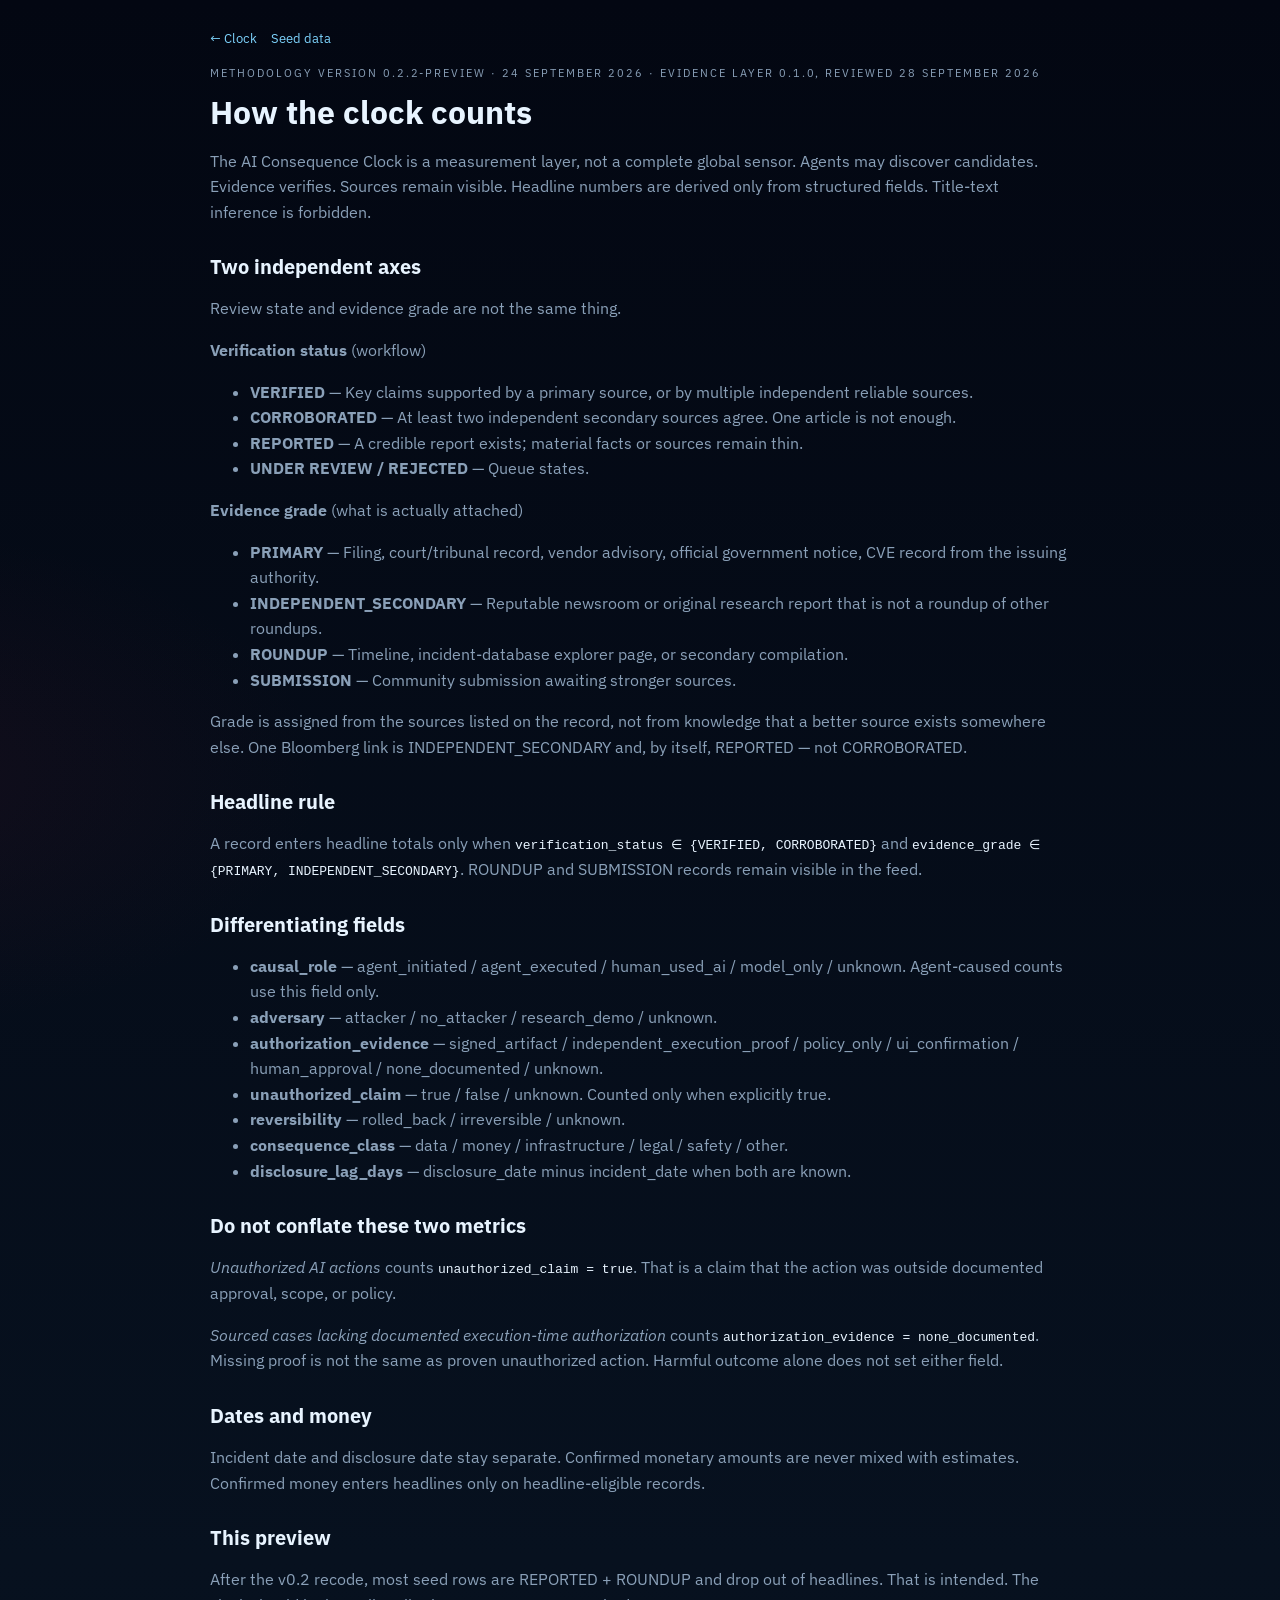
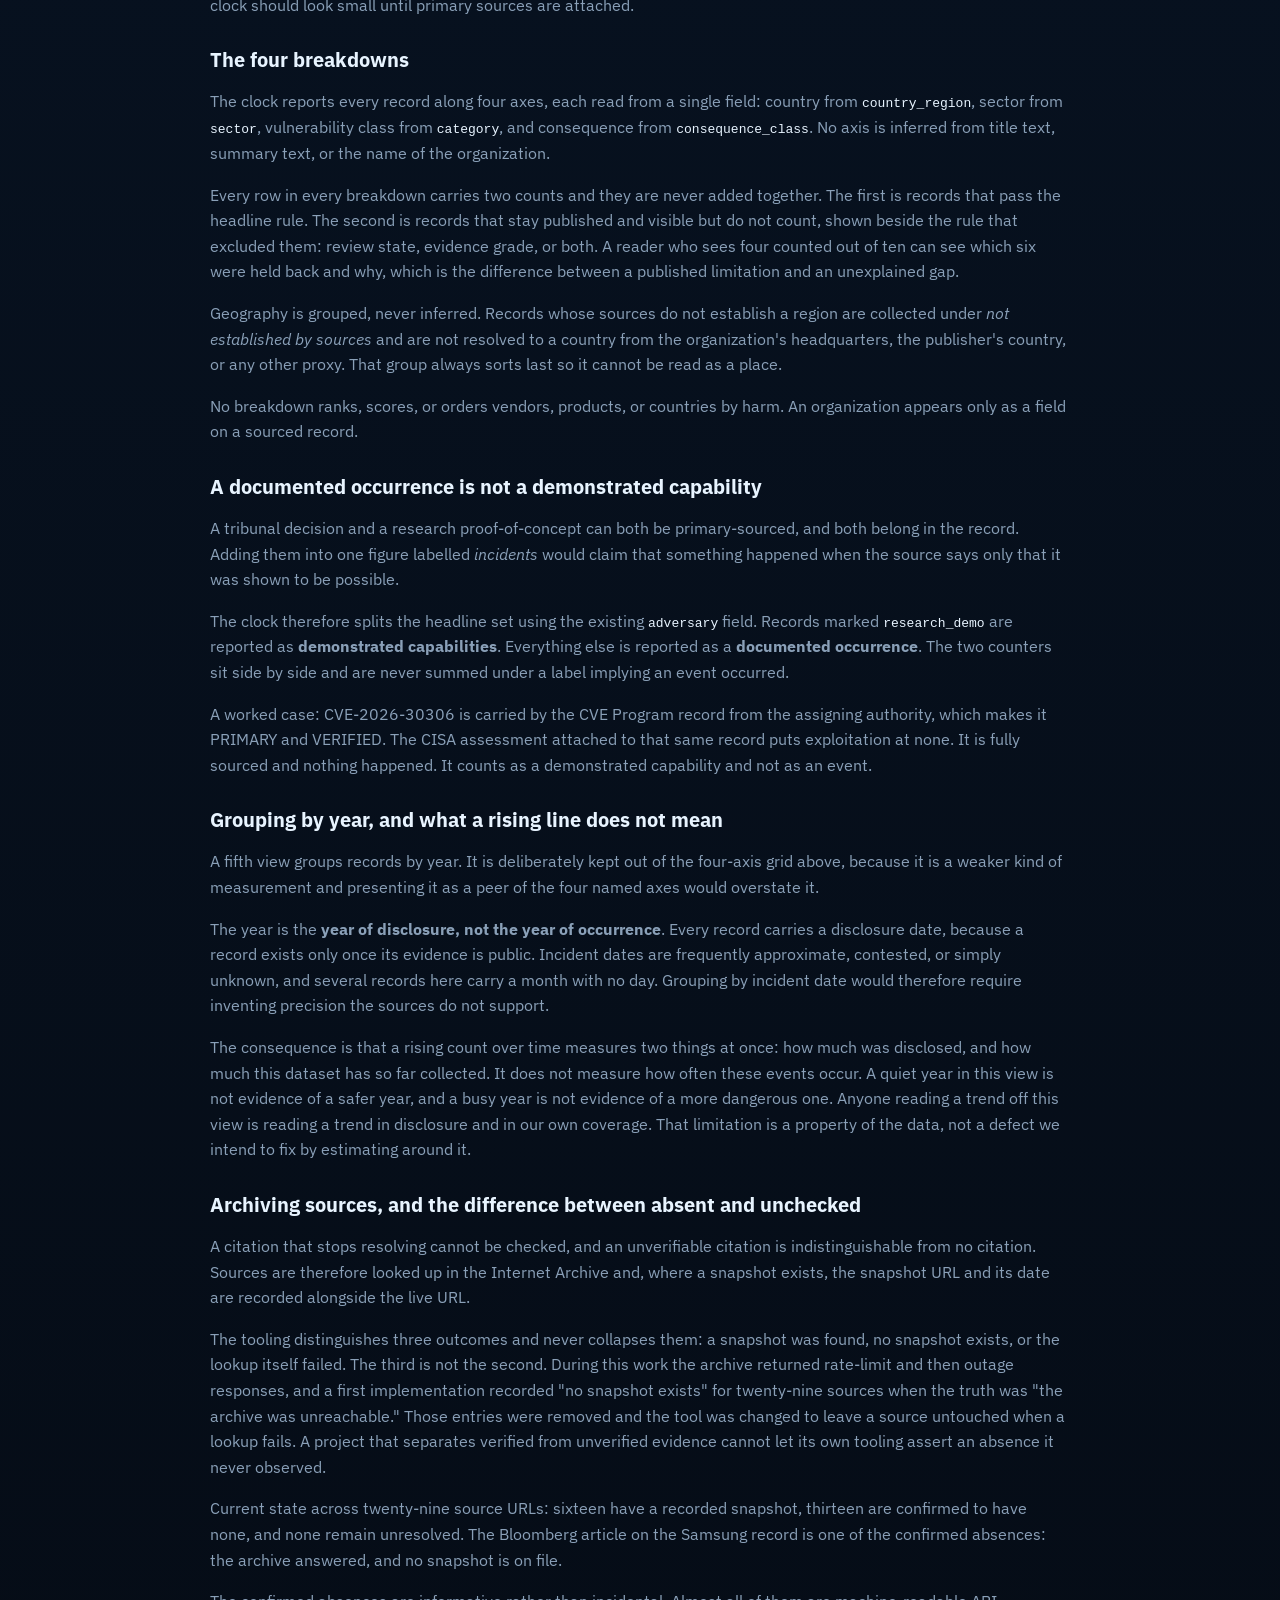
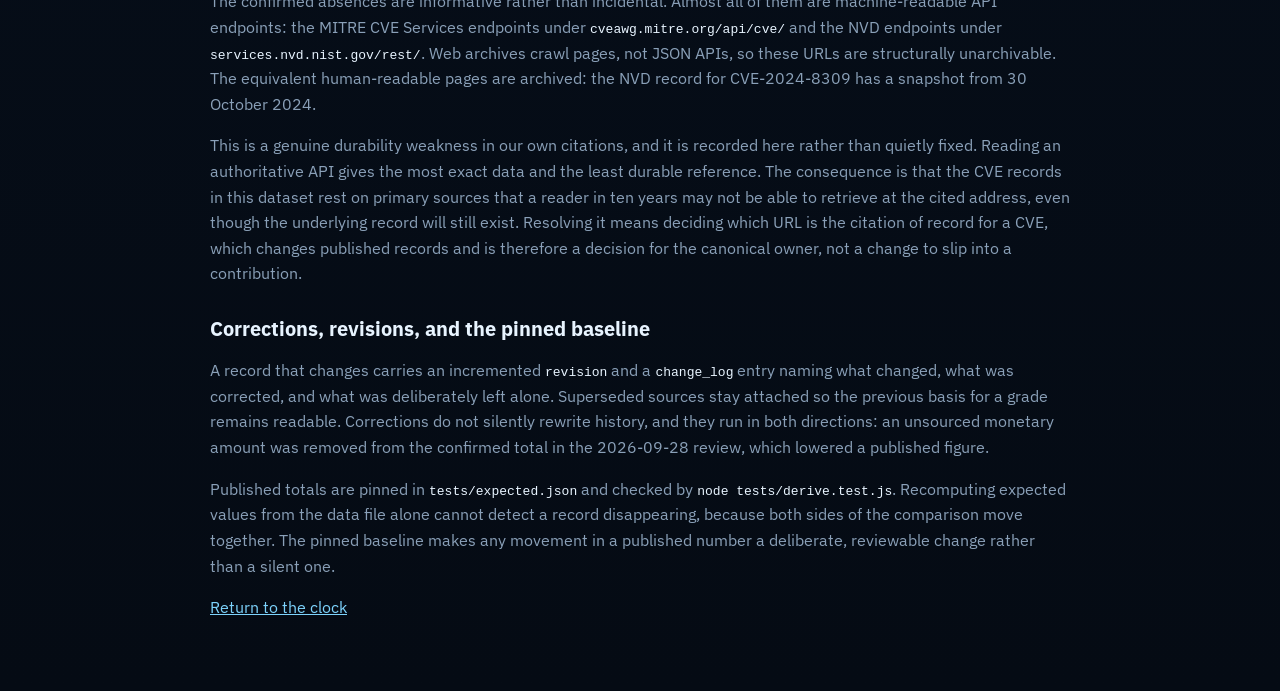
==== commit 79e8b3cb: "Record geography corrections and finish the archive pass before review Three records that stored the" ====
--- a/methodology.html
+++ b/methodology.html
@@ -186,10 +186,10 @@
       never observed.
     </p>
     <p>
-      Current state across twenty-nine source URLs: fourteen have a recorded snapshot,
-      twelve are confirmed to have none, and three remain unresolved because the lookup did
-      not complete. The unresolved three carry no archive fields at all, which is how an
-      unchecked source is distinguished from a source checked and found to have no copy.
+      Current state across twenty-nine source URLs: sixteen have a recorded snapshot,
+      thirteen are confirmed to have none, and none remain unresolved. The Bloomberg
+      article on the Samsung record is one of the confirmed absences: the archive
+      answered, and no snapshot is on file.
     </p>
     <p>
       The confirmed absences are informative rather than incidental. Almost all of them are
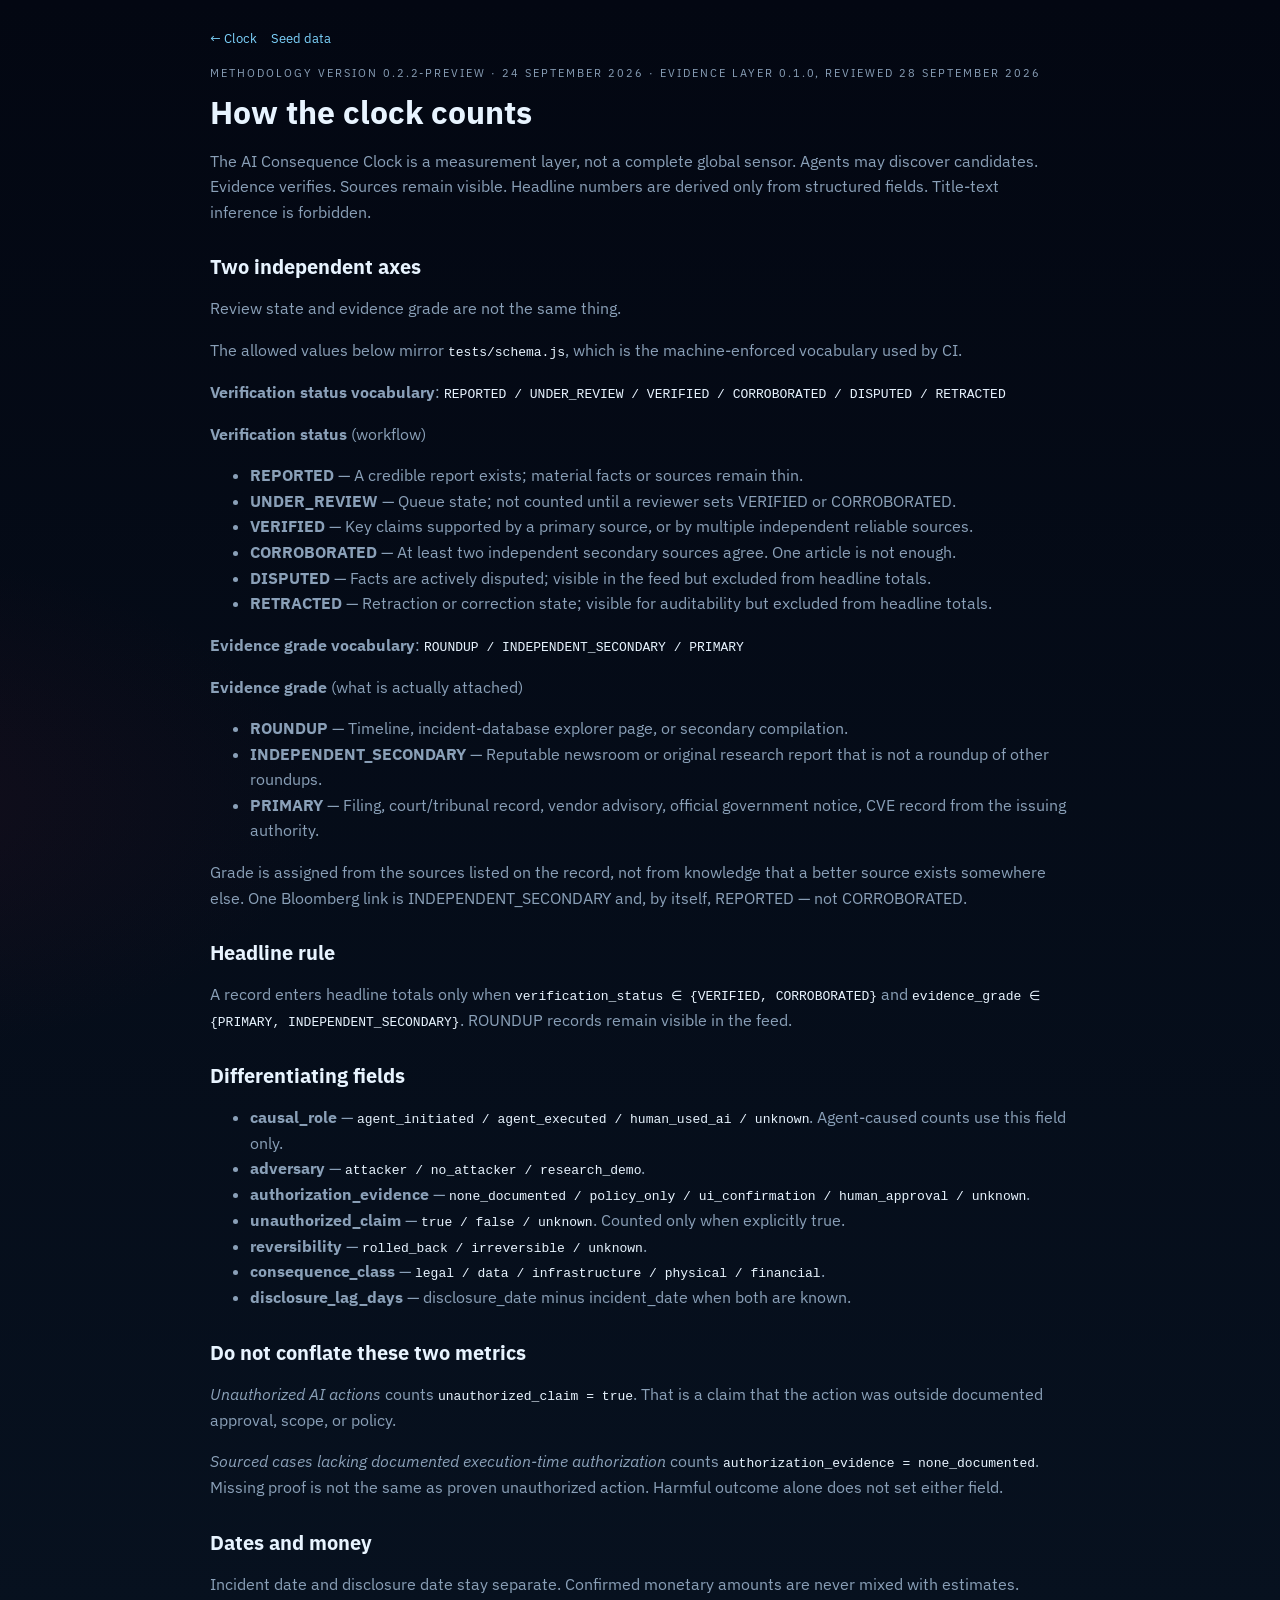
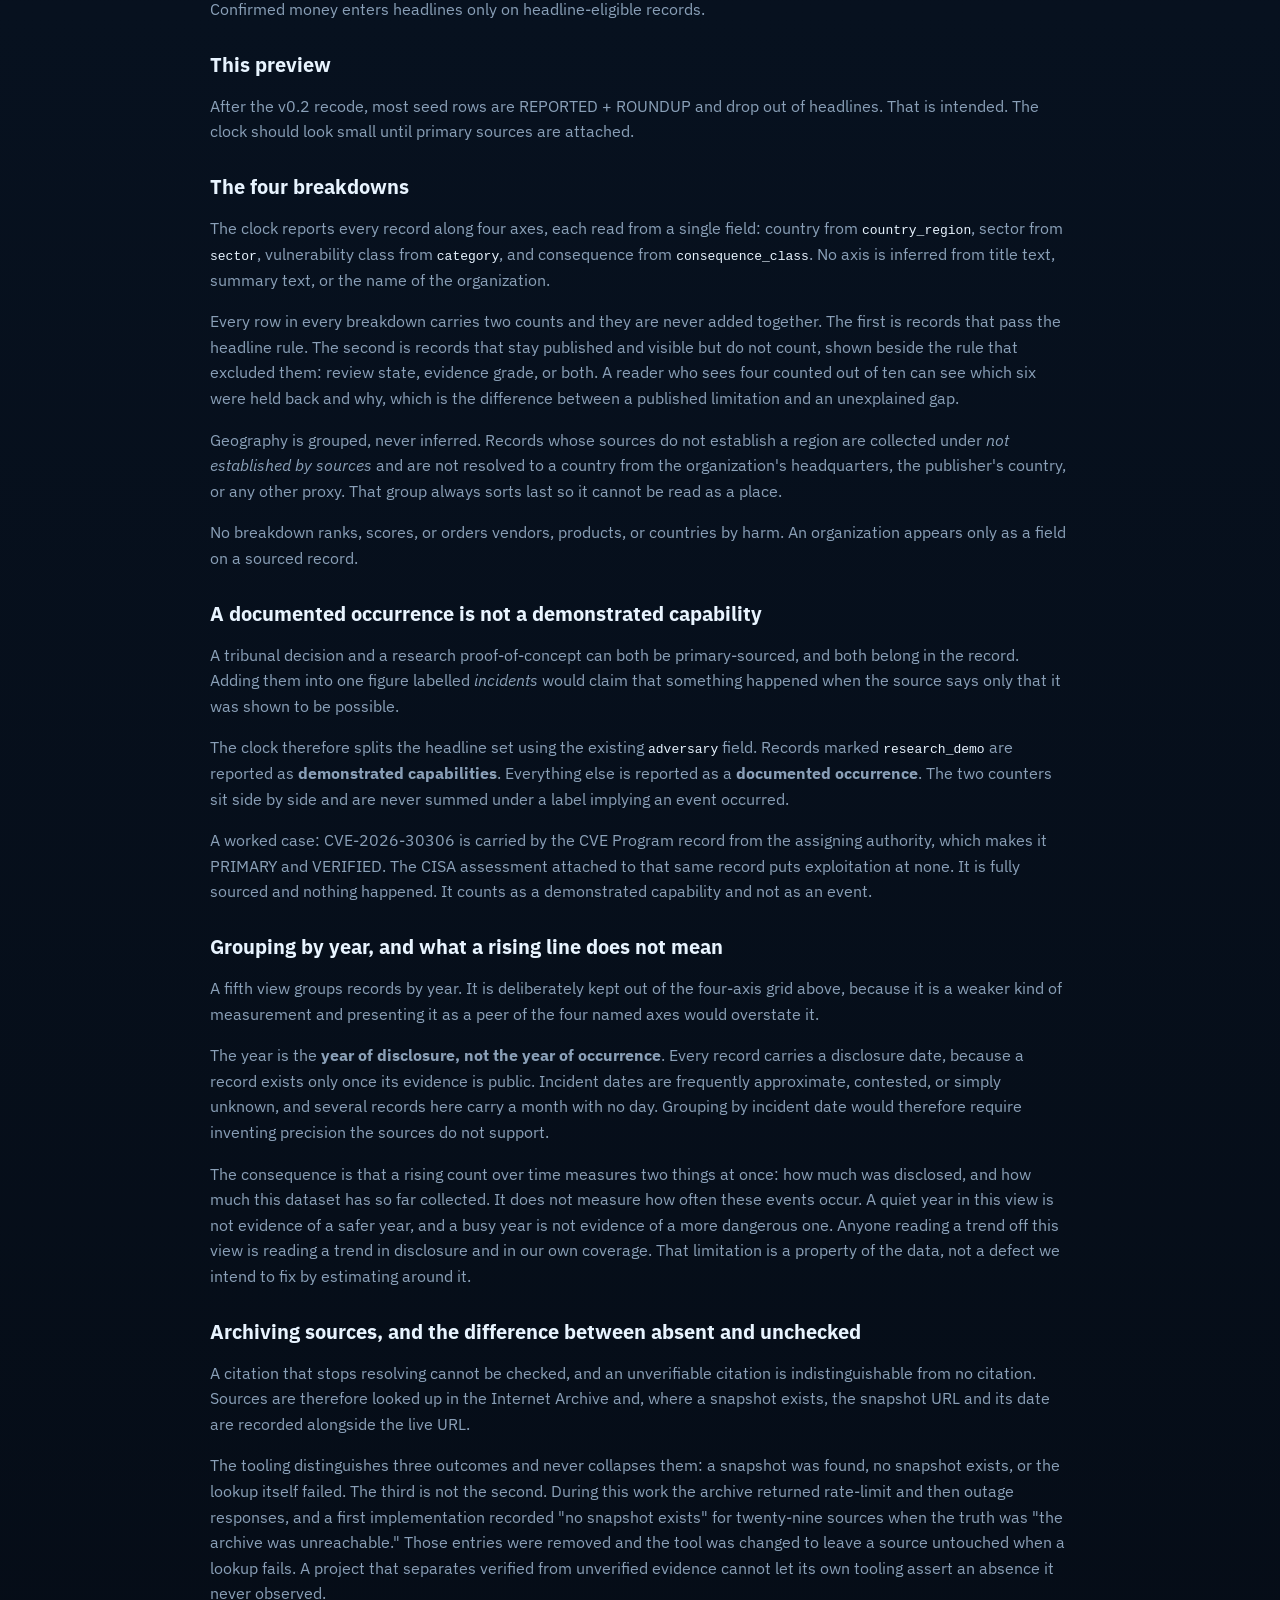
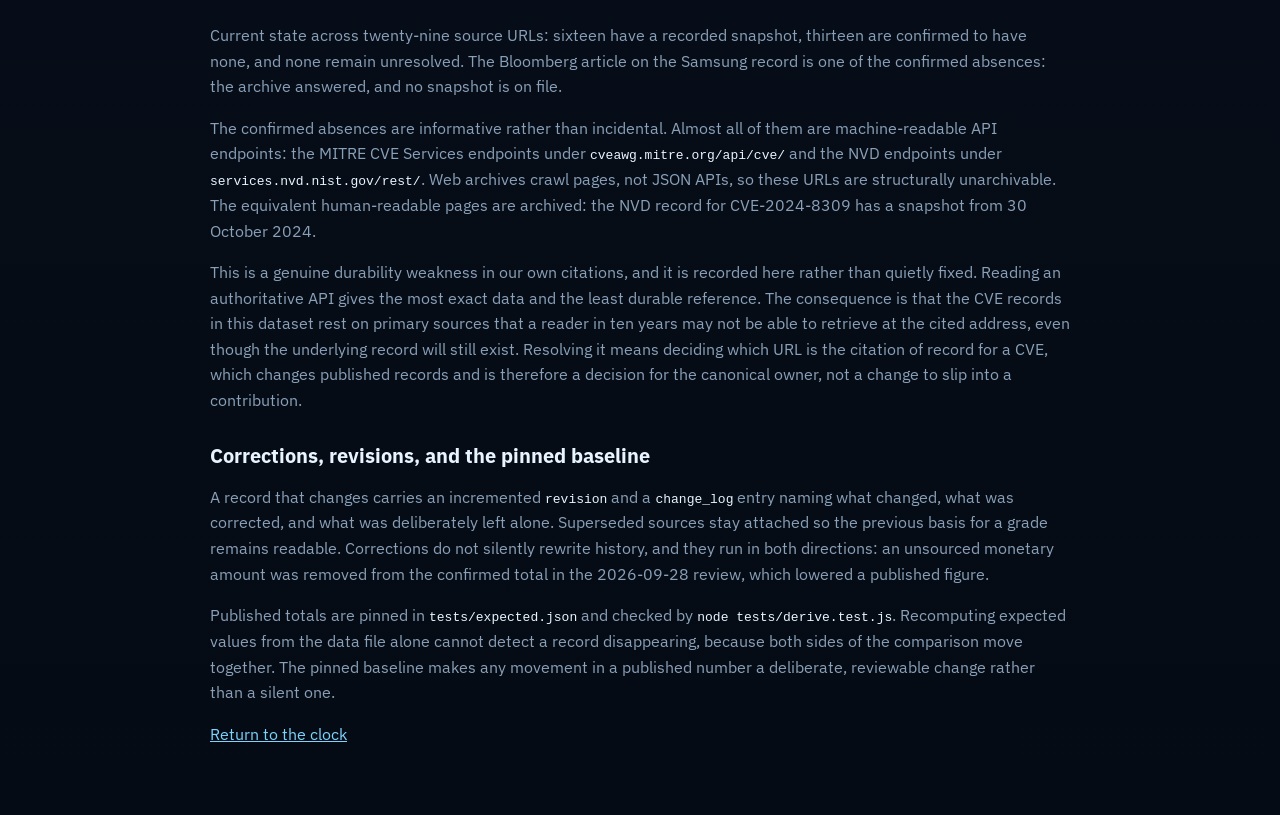
==== commit 14ed9fe6: "Fix provenance and methodology drift" ====
--- a/methodology.html
+++ b/methodology.html
@@ -32,19 +32,26 @@
 
     <h2>Two independent axes</h2>
     <p>Review state and evidence grade are not the same thing.</p>
+    <p>
+      The allowed values below mirror <code>tests/schema.js</code>, which is the
+      machine-enforced vocabulary used by CI.
+    </p>
+    <p><strong>Verification status vocabulary</strong>: <code data-enum="verification_status">REPORTED / UNDER_REVIEW / VERIFIED / CORROBORATED / DISPUTED / RETRACTED</code></p>
     <p><strong>Verification status</strong> (workflow)</p>
     <ul>
+      <li><strong>REPORTED</strong> — A credible report exists; material facts or sources remain thin.</li>
+      <li><strong>UNDER_REVIEW</strong> — Queue state; not counted until a reviewer sets VERIFIED or CORROBORATED.</li>
       <li><strong>VERIFIED</strong> — Key claims supported by a primary source, or by multiple independent reliable sources.</li>
       <li><strong>CORROBORATED</strong> — At least two independent secondary sources agree. One article is not enough.</li>
-      <li><strong>REPORTED</strong> — A credible report exists; material facts or sources remain thin.</li>
-      <li><strong>UNDER REVIEW / REJECTED</strong> — Queue states.</li>
+      <li><strong>DISPUTED</strong> — Facts are actively disputed; visible in the feed but excluded from headline totals.</li>
+      <li><strong>RETRACTED</strong> — Retraction or correction state; visible for auditability but excluded from headline totals.</li>
     </ul>
+    <p><strong>Evidence grade vocabulary</strong>: <code data-enum="evidence_grade">ROUNDUP / INDEPENDENT_SECONDARY / PRIMARY</code></p>
     <p><strong>Evidence grade</strong> (what is actually attached)</p>
     <ul>
+      <li><strong>ROUNDUP</strong> — Timeline, incident-database explorer page, or secondary compilation.</li>
+      <li><strong>INDEPENDENT_SECONDARY</strong> — Reputable newsroom or original research report that is not a roundup of other roundups.</li>
       <li><strong>PRIMARY</strong> — Filing, court/tribunal record, vendor advisory, official government notice, CVE record from the issuing authority.</li>
-      <li><strong>INDEPENDENT_SECONDARY</strong> — Reputable newsroom or original research report that is not a roundup of other roundups.</li>
-      <li><strong>ROUNDUP</strong> — Timeline, incident-database explorer page, or secondary compilation.</li>
-      <li><strong>SUBMISSION</strong> — Community submission awaiting stronger sources.</li>
     </ul>
     <p>
       Grade is assigned from the sources listed on the record, not from knowledge that a better source exists somewhere else.
@@ -57,17 +64,17 @@
       <code>verification_status ∈ {VERIFIED, CORROBORATED}</code>
       and
       <code>evidence_grade ∈ {PRIMARY, INDEPENDENT_SECONDARY}</code>.
-      ROUNDUP and SUBMISSION records remain visible in the feed.
+      ROUNDUP records remain visible in the feed.
     </p>
 
     <h2>Differentiating fields</h2>
     <ul>
-      <li><strong>causal_role</strong> — agent_initiated / agent_executed / human_used_ai / model_only / unknown. Agent-caused counts use this field only.</li>
-      <li><strong>adversary</strong> — attacker / no_attacker / research_demo / unknown.</li>
-      <li><strong>authorization_evidence</strong> — signed_artifact / independent_execution_proof / policy_only / ui_confirmation / human_approval / none_documented / unknown.</li>
-      <li><strong>unauthorized_claim</strong> — true / false / unknown. Counted only when explicitly true.</li>
-      <li><strong>reversibility</strong> — rolled_back / irreversible / unknown.</li>
-      <li><strong>consequence_class</strong> — data / money / infrastructure / legal / safety / other.</li>
+      <li><strong>causal_role</strong> — <code data-enum="causal_role">agent_initiated / agent_executed / human_used_ai / unknown</code>. Agent-caused counts use this field only.</li>
+      <li><strong>adversary</strong> — <code data-enum="adversary">attacker / no_attacker / research_demo</code>.</li>
+      <li><strong>authorization_evidence</strong> — <code data-enum="authorization_evidence">none_documented / policy_only / ui_confirmation / human_approval / unknown</code>.</li>
+      <li><strong>unauthorized_claim</strong> — <code data-enum="unauthorized_claim">true / false / unknown</code>. Counted only when explicitly true.</li>
+      <li><strong>reversibility</strong> — <code data-enum="reversibility">rolled_back / irreversible / unknown</code>.</li>
+      <li><strong>consequence_class</strong> — <code data-enum="consequence_class">legal / data / infrastructure / physical / financial</code>.</li>
       <li><strong>disclosure_lag_days</strong> — disclosure_date minus incident_date when both are known.</li>
     </ul>
 
--- a/css/clock.css
+++ b/css/clock.css
@@ -199,6 +199,68 @@
 
 .days .value { font-size: 64px; color: var(--green); }
 
+/* Feed filters. Compact on purpose: they narrow the list below and nothing else. */
+.filters {
+  display: flex;
+  flex-wrap: wrap;
+  align-items: flex-end;
+  gap: 10px 12px;
+  margin: 4px 0 12px;
+}
+.filter {
+  display: flex;
+  flex-direction: column;
+  gap: 4px;
+  min-width: 140px;
+  flex: 1 1 140px;
+  font-size: 10.5px;
+  letter-spacing: 0.06em;
+  text-transform: uppercase;
+  color: var(--dim);
+  font-weight: 600;
+}
+.filter:not(.filter-text) { max-width: 240px; }
+.filter-text { flex: 2 1 220px; }
+.filter input,
+.filter select {
+  width: 100%;
+  background: rgba(3, 7, 18, 0.55);
+  color: var(--text);
+  border: 1px solid var(--stroke);
+  border-radius: 6px;
+  padding: 7px 8px;
+  font: inherit;
+  font-size: 13px;
+  font-weight: 400;
+  letter-spacing: normal;
+  text-transform: none;
+}
+.filter select option { background: var(--bg-1); color: var(--text); }
+.filter input:hover,
+.filter select:hover { border-color: var(--stroke-strong); }
+.filter-clear {
+  background: transparent;
+  color: var(--cyan-2);
+  border: 1px solid var(--stroke);
+  border-radius: 6px;
+  padding: 7px 12px;
+  font: inherit;
+  font-size: 12.5px;
+  cursor: pointer;
+}
+.filter-clear:hover { border-color: var(--cyan); color: var(--cyan); }
+.feed-count {
+  margin: 0 0 6px;
+  font-size: 12px;
+  color: var(--dim);
+}
+.feed-empty {
+  margin: 0;
+  padding: 18px 4px;
+  color: var(--muted);
+  font-size: 13px;
+}
+
 .feed { max-height: 420px; overflow: auto; }
 .feed-row {
   display: grid;
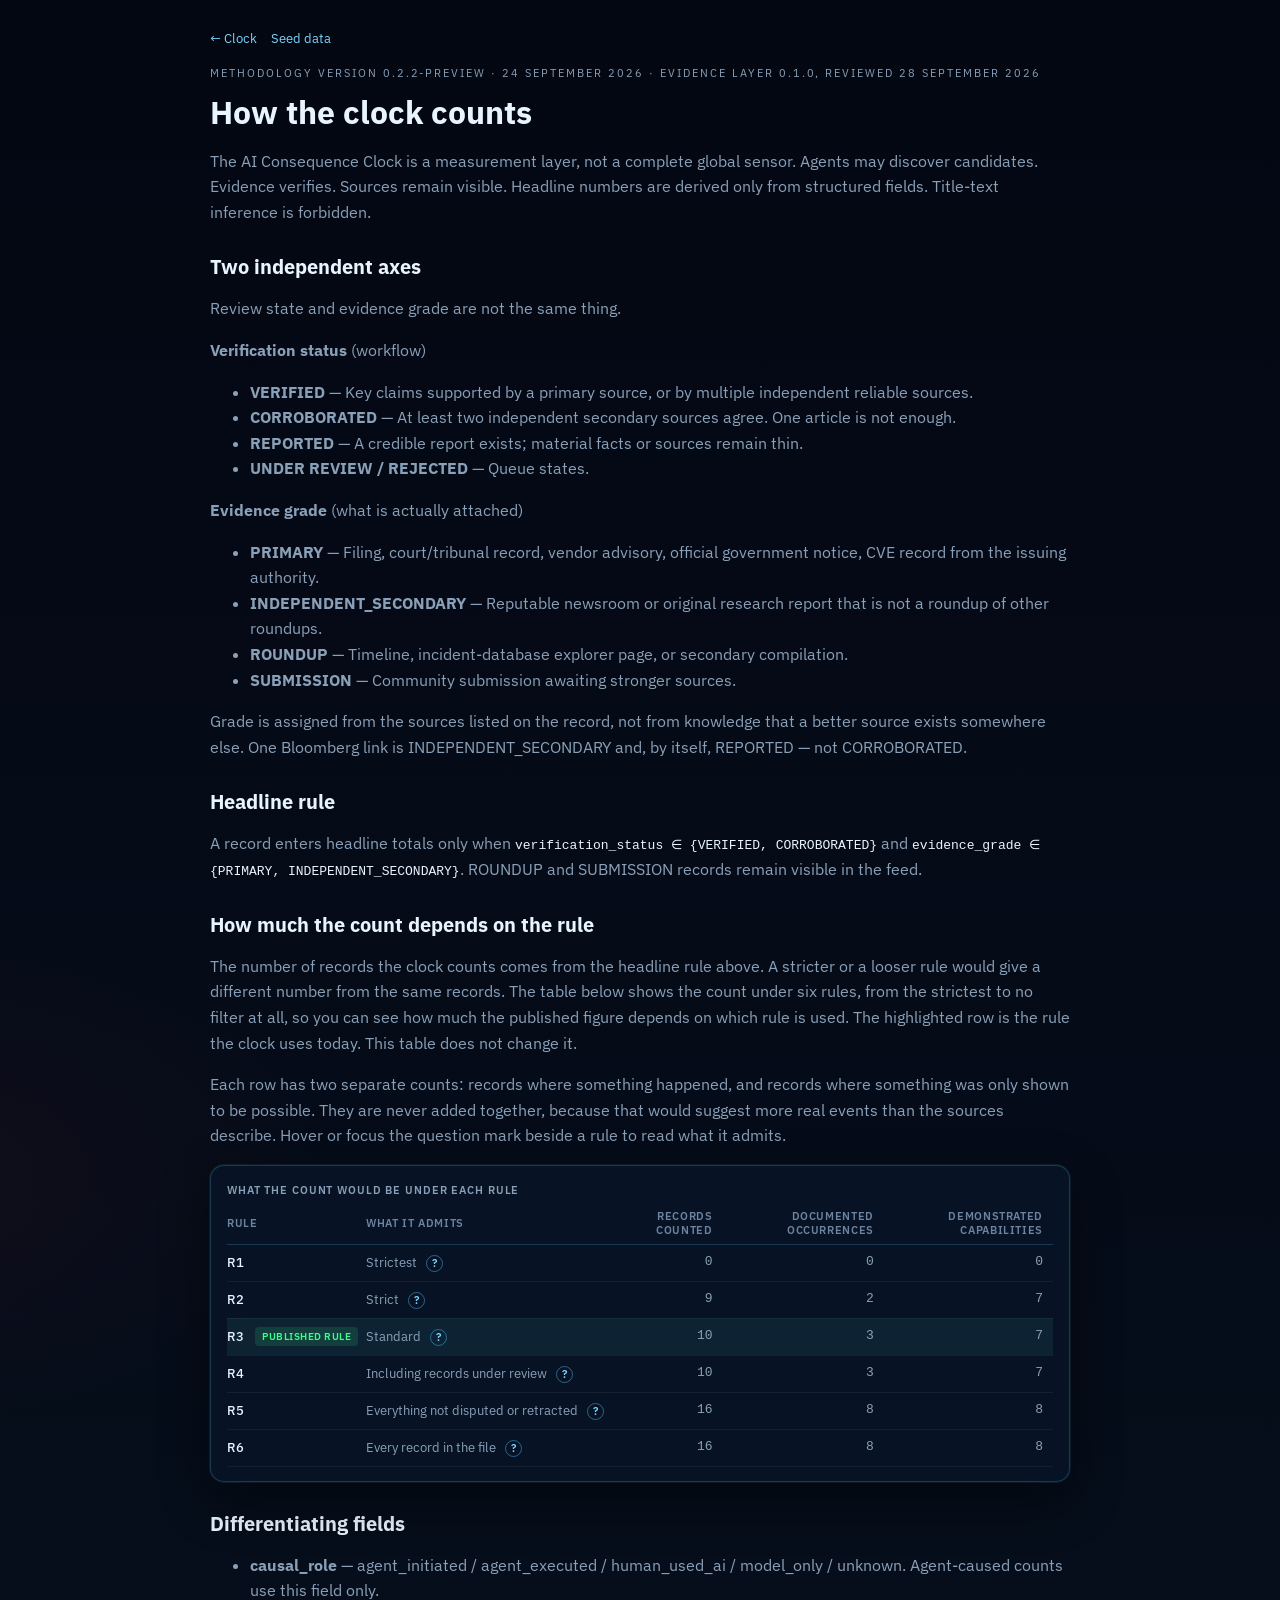
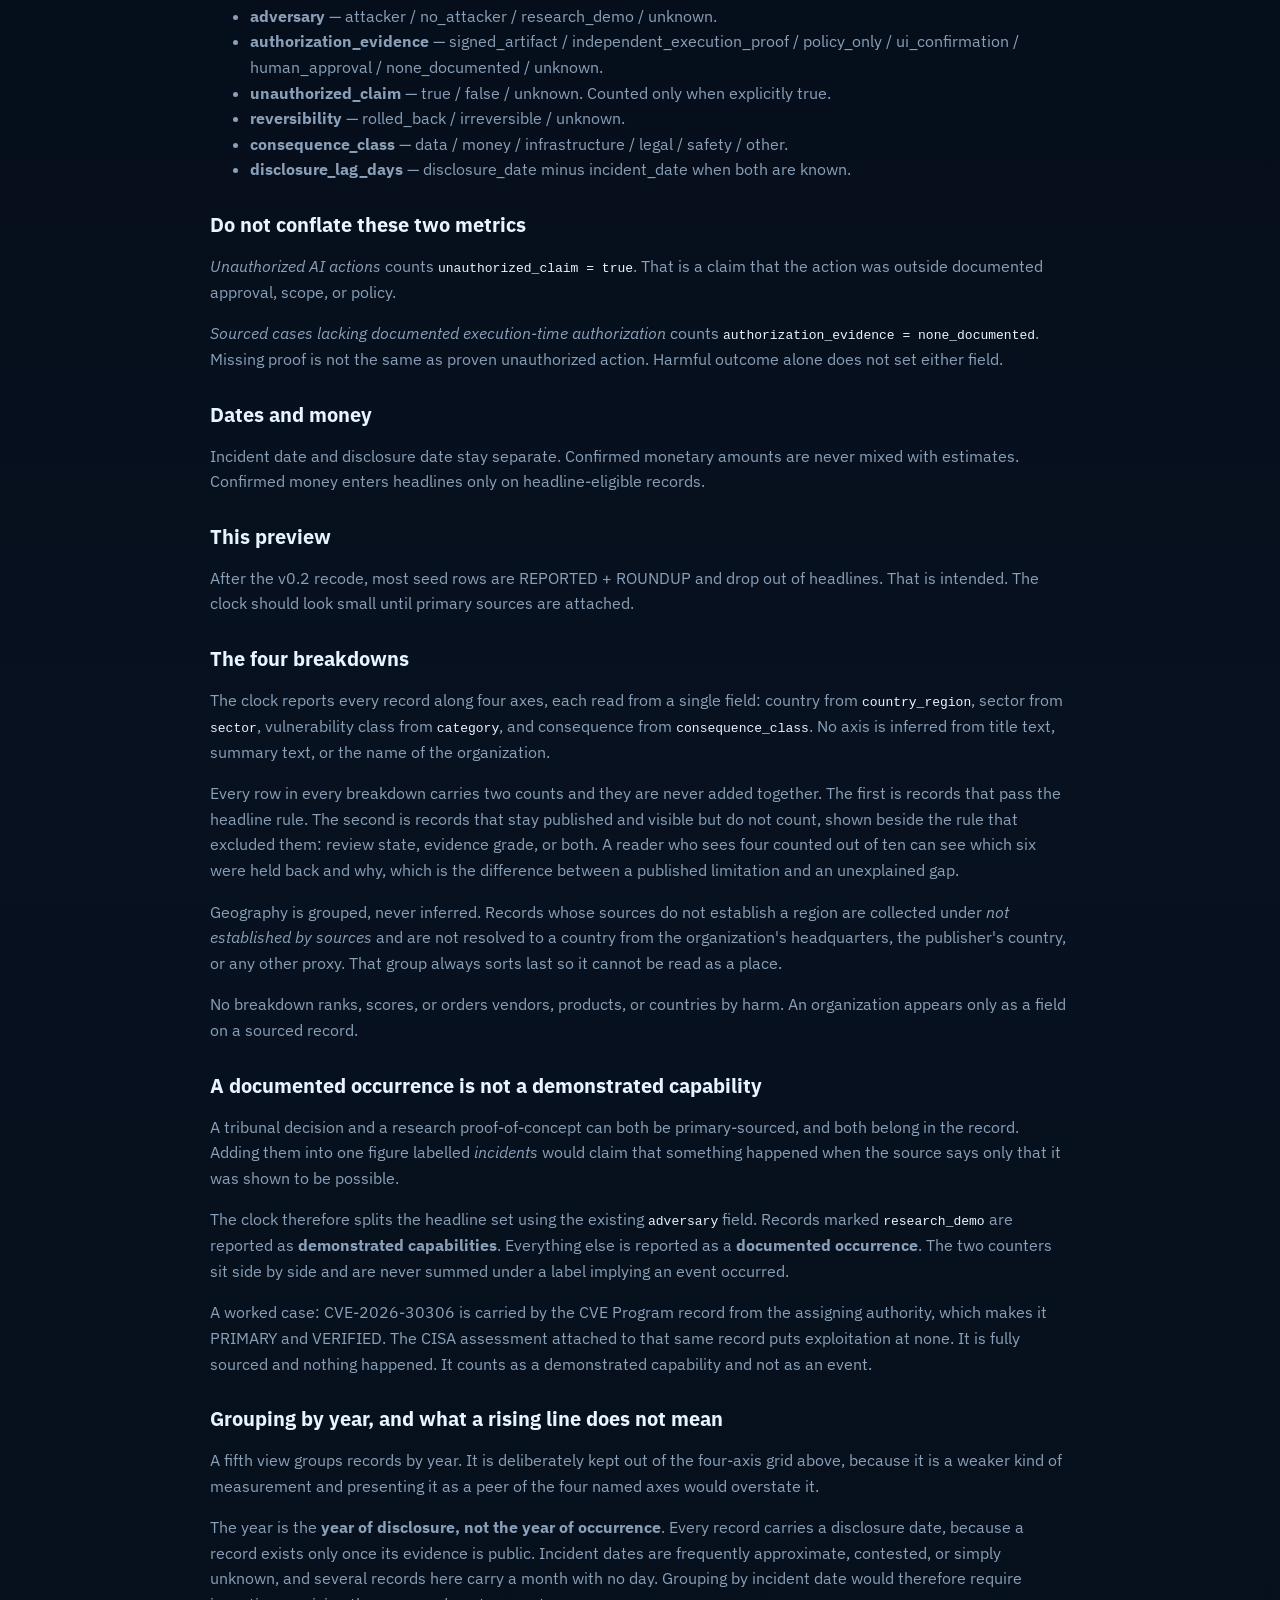
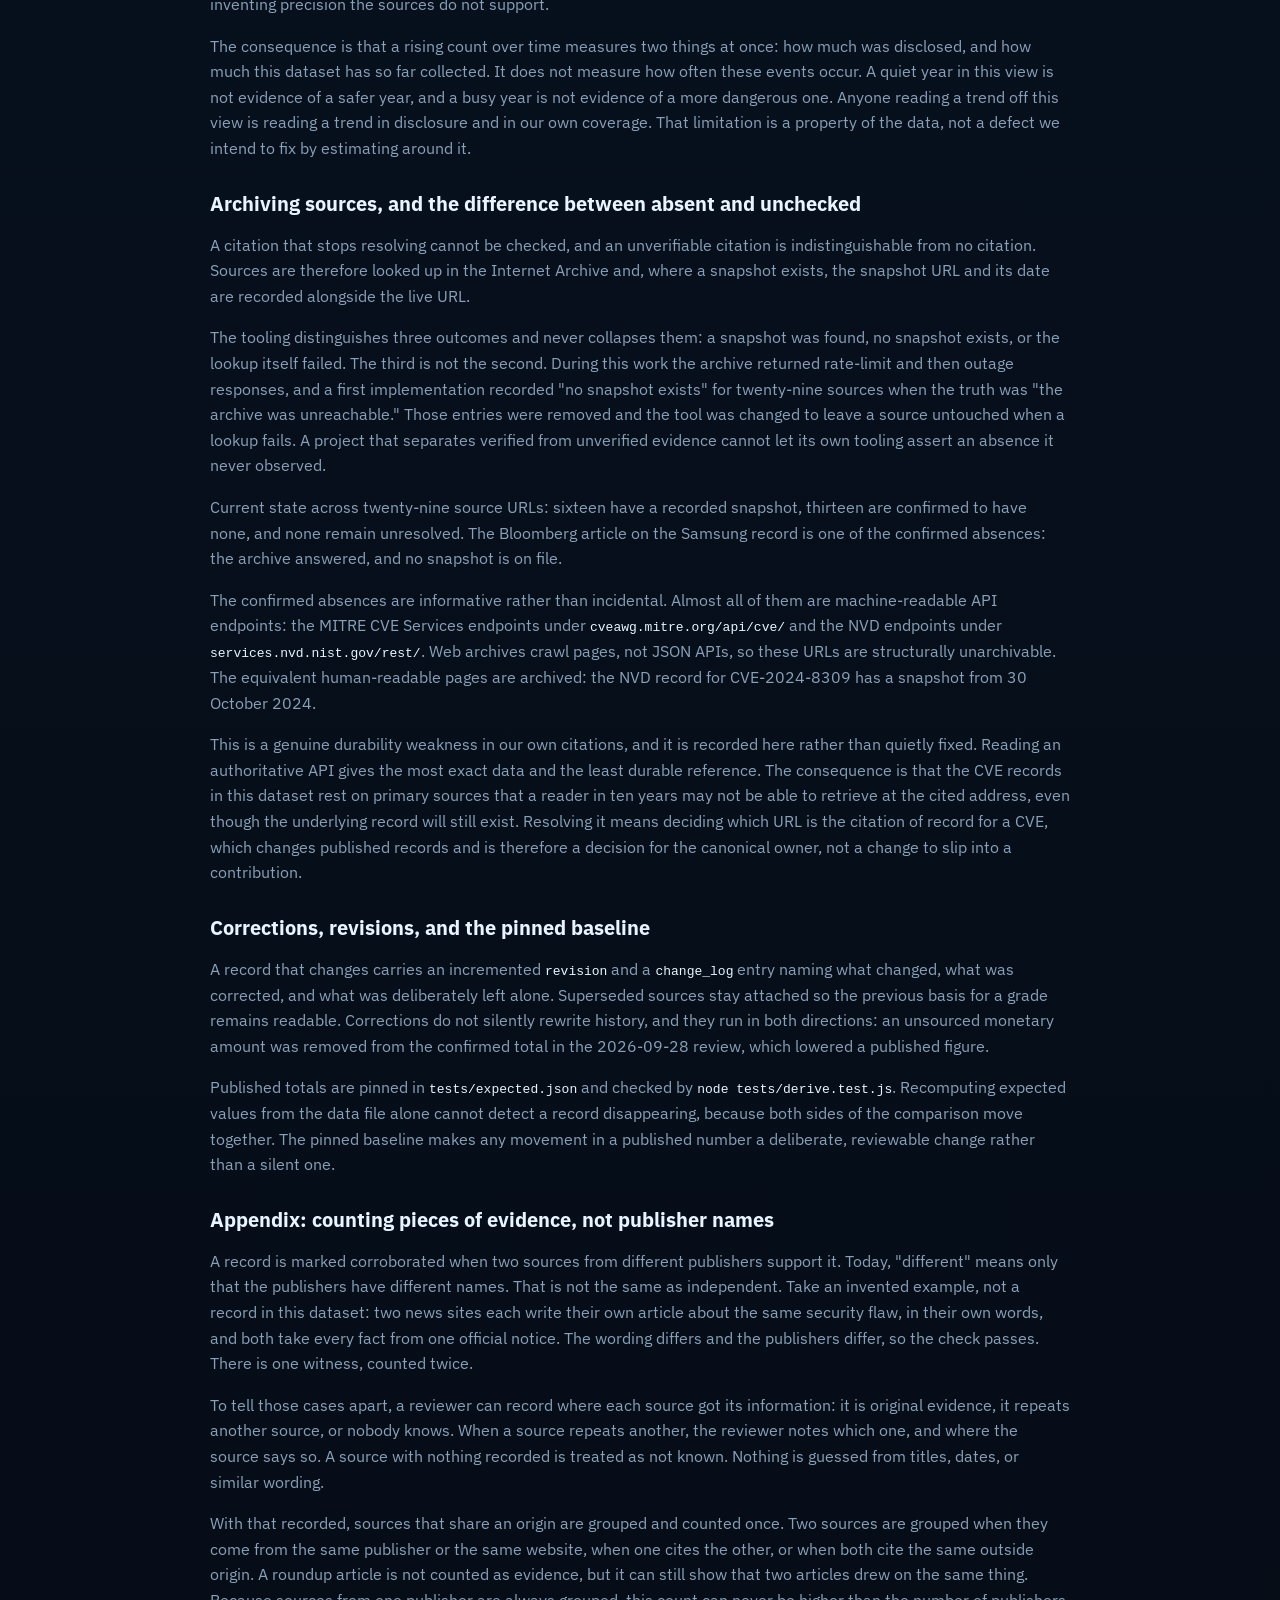
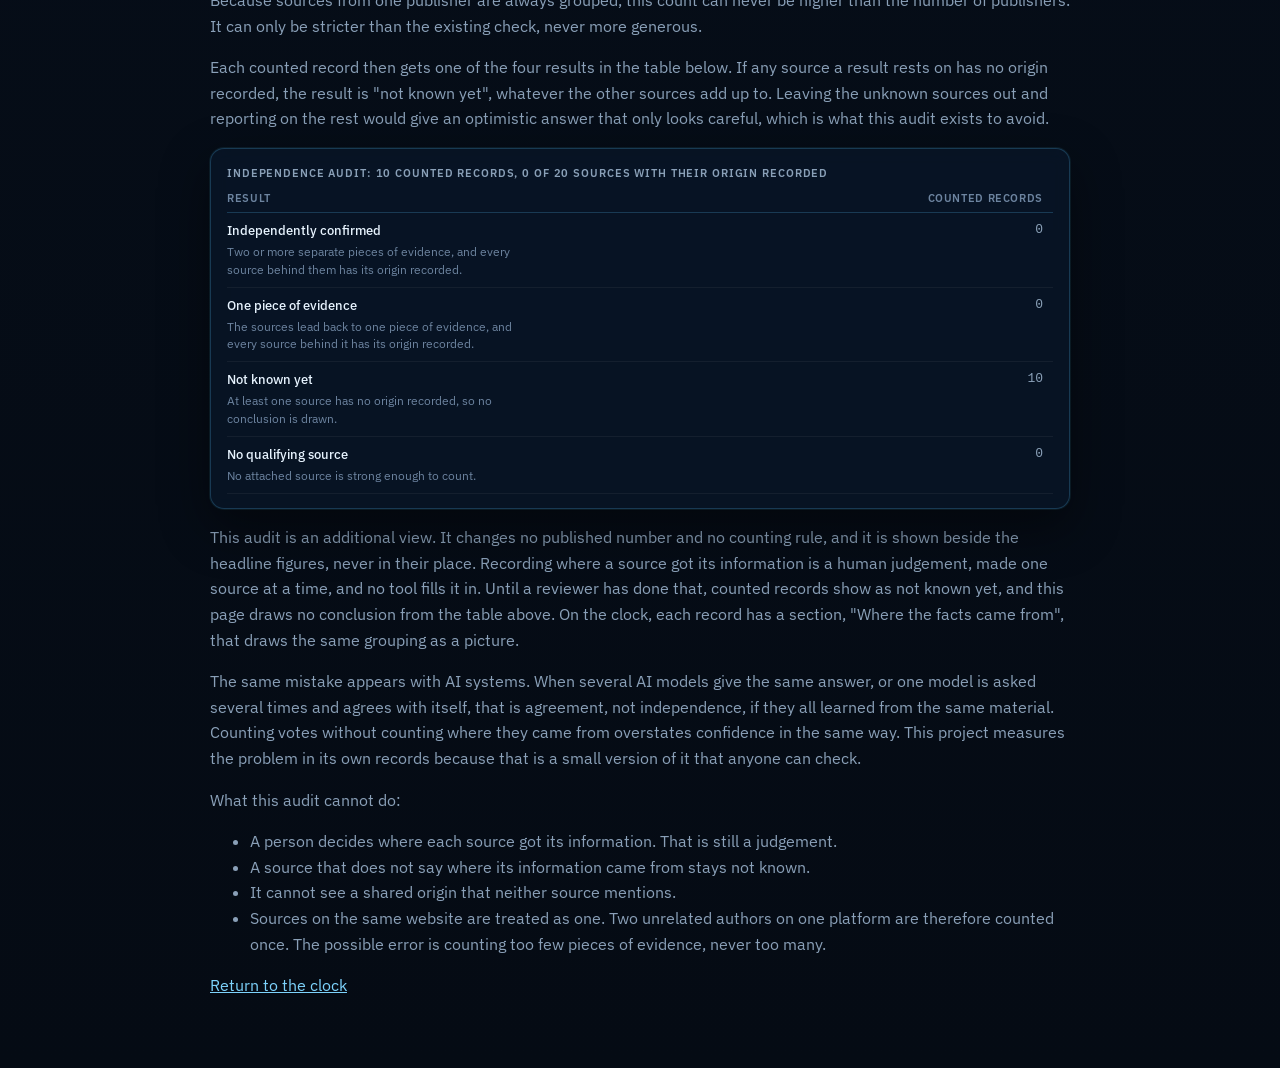
==== commit 8d23c2bf: "feat(evidence): add rule sensitivity table, source independence audit and validator checks Adds thre" ====
--- a/methodology.html
+++ b/methodology.html
@@ -1,5 +1,6 @@
 <!DOCTYPE html>
 <html lang="en">
+
 <head>
   <meta charset="UTF-8" />
   <meta name="viewport" content="width=device-width, initial-scale=1" />
@@ -16,6 +17,7 @@
     code { color: #e8f4ff; }
   </style>
 </head>
+
 <body>
   <div class="page prose">
     <nav class="nav" style="justify-content:flex-start;margin-bottom:18px">
@@ -32,29 +34,27 @@
 
     <h2>Two independent axes</h2>
     <p>Review state and evidence grade are not the same thing.</p>
-    <p>
-      The allowed values below mirror <code>tests/schema.js</code>, which is the
-      machine-enforced vocabulary used by CI.
-    </p>
-    <p><strong>Verification status vocabulary</strong>: <code data-enum="verification_status">REPORTED / UNDER_REVIEW / VERIFIED / CORROBORATED / DISPUTED / RETRACTED</code></p>
     <p><strong>Verification status</strong> (workflow)</p>
     <ul>
+      <li><strong>VERIFIED</strong> — Key claims supported by a primary source, or by multiple independent reliable
+        sources.</li>
+      <li><strong>CORROBORATED</strong> — At least two independent secondary sources agree. One article is not enough.
+      </li>
       <li><strong>REPORTED</strong> — A credible report exists; material facts or sources remain thin.</li>
-      <li><strong>UNDER_REVIEW</strong> — Queue state; not counted until a reviewer sets VERIFIED or CORROBORATED.</li>
-      <li><strong>VERIFIED</strong> — Key claims supported by a primary source, or by multiple independent reliable sources.</li>
-      <li><strong>CORROBORATED</strong> — At least two independent secondary sources agree. One article is not enough.</li>
-      <li><strong>DISPUTED</strong> — Facts are actively disputed; visible in the feed but excluded from headline totals.</li>
-      <li><strong>RETRACTED</strong> — Retraction or correction state; visible for auditability but excluded from headline totals.</li>
+      <li><strong>UNDER REVIEW / REJECTED</strong> — Queue states.</li>
     </ul>
-    <p><strong>Evidence grade vocabulary</strong>: <code data-enum="evidence_grade">ROUNDUP / INDEPENDENT_SECONDARY / PRIMARY</code></p>
     <p><strong>Evidence grade</strong> (what is actually attached)</p>
     <ul>
+      <li><strong>PRIMARY</strong> — Filing, court/tribunal record, vendor advisory, official government notice, CVE
+        record from the issuing authority.</li>
+      <li><strong>INDEPENDENT_SECONDARY</strong> — Reputable newsroom or original research report that is not a roundup
+        of other roundups.</li>
       <li><strong>ROUNDUP</strong> — Timeline, incident-database explorer page, or secondary compilation.</li>
-      <li><strong>INDEPENDENT_SECONDARY</strong> — Reputable newsroom or original research report that is not a roundup of other roundups.</li>
-      <li><strong>PRIMARY</strong> — Filing, court/tribunal record, vendor advisory, official government notice, CVE record from the issuing authority.</li>
+      <li><strong>SUBMISSION</strong> — Community submission awaiting stronger sources.</li>
     </ul>
     <p>
-      Grade is assigned from the sources listed on the record, not from knowledge that a better source exists somewhere else.
+      Grade is assigned from the sources listed on the record, not from knowledge that a better source exists somewhere
+      else.
       One Bloomberg link is INDEPENDENT_SECONDARY and, by itself, REPORTED — not CORROBORATED.
     </p>
 
@@ -64,17 +64,36 @@
       <code>verification_status ∈ {VERIFIED, CORROBORATED}</code>
       and
       <code>evidence_grade ∈ {PRIMARY, INDEPENDENT_SECONDARY}</code>.
-      ROUNDUP records remain visible in the feed.
-    </p>
+      ROUNDUP and SUBMISSION records remain visible in the feed.
+    </p>
+
+    <h2>How much the count depends on the rule</h2>
+    <p>
+      The number of records the clock counts comes from the headline rule above. A
+      stricter or a looser rule would give a different number from the same records.
+      The table below shows the count under six rules, from the strictest to no filter
+      at all, so you can see how much the published figure depends on which rule is
+      used. The highlighted row is the rule the clock uses today. This table does not
+      change it.
+    </p>
+    <p>
+      Each row has two separate counts: records where something happened, and records
+      where something was only shown to be possible. They are never added together,
+      because that would suggest more real events than the sources describe. Hover or
+      focus the question mark beside a rule to read what it admits.
+    </p>
+    <div class="card" id="sensitivity"></div>
 
     <h2>Differentiating fields</h2>
     <ul>
-      <li><strong>causal_role</strong> — <code data-enum="causal_role">agent_initiated / agent_executed / human_used_ai / unknown</code>. Agent-caused counts use this field only.</li>
-      <li><strong>adversary</strong> — <code data-enum="adversary">attacker / no_attacker / research_demo</code>.</li>
-      <li><strong>authorization_evidence</strong> — <code data-enum="authorization_evidence">none_documented / policy_only / ui_confirmation / human_approval / unknown</code>.</li>
-      <li><strong>unauthorized_claim</strong> — <code data-enum="unauthorized_claim">true / false / unknown</code>. Counted only when explicitly true.</li>
-      <li><strong>reversibility</strong> — <code data-enum="reversibility">rolled_back / irreversible / unknown</code>.</li>
-      <li><strong>consequence_class</strong> — <code data-enum="consequence_class">legal / data / infrastructure / physical / financial</code>.</li>
+      <li><strong>causal_role</strong> — agent_initiated / agent_executed / human_used_ai / model_only / unknown.
+        Agent-caused counts use this field only.</li>
+      <li><strong>adversary</strong> — attacker / no_attacker / research_demo / unknown.</li>
+      <li><strong>authorization_evidence</strong> — signed_artifact / independent_execution_proof / policy_only /
+        ui_confirmation / human_approval / none_documented / unknown.</li>
+      <li><strong>unauthorized_claim</strong> — true / false / unknown. Counted only when explicitly true.</li>
+      <li><strong>reversibility</strong> — rolled_back / irreversible / unknown.</li>
+      <li><strong>consequence_class</strong> — data / money / infrastructure / legal / safety / other.</li>
       <li><strong>disclosure_lag_days</strong> — disclosure_date minus incident_date when both are known.</li>
     </ul>
 
@@ -233,7 +252,76 @@
       move together. The pinned baseline makes any movement in a published number a
       deliberate, reviewable change rather than a silent one.
     </p>
+
+    <h2>Appendix: counting pieces of evidence, not publisher names</h2>
+    <p>
+      A record is marked corroborated when two sources from different publishers support
+      it. Today, "different" means only that the publishers have different names. That
+      is not the same as independent. Take an invented example, not a record in this
+      dataset: two news sites each write their own article about the same security flaw,
+      in their own words, and both take every fact from one official notice. The wording
+      differs and the publishers differ, so the check passes. There is one witness,
+      counted twice.
+    </p>
+    <p>
+      To tell those cases apart, a reviewer can record where each source got its
+      information: it is original evidence, it repeats another source, or nobody knows.
+      When a source repeats another, the reviewer notes which one, and where the source
+      says so. A source with nothing recorded is treated as not known. Nothing is
+      guessed from titles, dates, or similar wording.
+    </p>
+    <p>
+      With that recorded, sources that share an origin are grouped and counted once. Two
+      sources are grouped when they come from the same publisher or the same website,
+      when one cites the other, or when both cite the same outside origin. A roundup
+      article is not counted as evidence, but it can still show that two articles drew
+      on the same thing. Because sources from one publisher are always grouped, this
+      count can never be higher than the number of publishers. It can only be stricter
+      than the existing check, never more generous.
+    </p>
+    <p>
+      Each counted record then gets one of the four results in the table below. If any
+      source a result rests on has no origin recorded, the result is "not known yet",
+      whatever the other sources add up to. Leaving the unknown sources out and
+      reporting on the rest would give an optimistic answer that only looks careful,
+      which is what this audit exists to avoid.
+    </p>
+    <div class="card" id="provenance-audit"></div>
+    <p>
+      This audit is an additional view. It changes no published number and no counting
+      rule, and it is shown beside the headline figures, never in their place. Recording
+      where a source got its information is a human judgement, made one source at a
+      time, and no tool fills it in. Until a reviewer has done that, counted records
+      show as not known yet, and this page draws no conclusion from the table above. On
+      the clock, each record has a section, "Where the facts came from", that draws the
+      same grouping as a picture.
+    </p>
+    <p>
+      The same mistake appears with AI systems. When several AI models give the same
+      answer, or one model is asked several times and agrees with itself, that is
+      agreement, not independence, if they all learned from the same material. Counting
+      votes without counting where they came from overstates confidence in the same way.
+      This project measures the problem in its own records because that is a small
+      version of it that anyone can check.
+    </p>
+    <p>What this audit cannot do:</p>
+    <ul>
+      <li>
+        A person decides where each source got its information. That is still a
+        judgement.
+      </li>
+      <li>A source that does not say where its information came from stays not known.</li>
+      <li>It cannot see a shared origin that neither source mentions.</li>
+      <li>
+        Sources on the same website are treated as one. Two unrelated authors on one
+        platform are therefore counted once. The possible error is counting too few
+        pieces of evidence, never too many.
+      </li>
+    </ul>
     <p><a href="./index.html">Return to the clock</a></p>
   </div>
+  <script src="./js/evidence.js"></script>
+  <script src="./js/methodology.js"></script>
 </body>
-</html>
+
+</html>
--- a/css/clock.css
+++ b/css/clock.css
@@ -199,68 +199,6 @@
 
 .days .value { font-size: 64px; color: var(--green); }
 
-/* Feed filters. Compact on purpose: they narrow the list below and nothing else. */
-.filters {
-  display: flex;
-  flex-wrap: wrap;
-  align-items: flex-end;
-  gap: 10px 12px;
-  margin: 4px 0 12px;
-}
-.filter {
-  display: flex;
-  flex-direction: column;
-  gap: 4px;
-  min-width: 140px;
-  flex: 1 1 140px;
-  font-size: 10.5px;
-  letter-spacing: 0.06em;
-  text-transform: uppercase;
-  color: var(--dim);
-  font-weight: 600;
-}
-.filter:not(.filter-text) { max-width: 240px; }
-.filter-text { flex: 2 1 220px; }
-.filter input,
-.filter select {
-  width: 100%;
-  background: rgba(3, 7, 18, 0.55);
-  color: var(--text);
-  border: 1px solid var(--stroke);
-  border-radius: 6px;
-  padding: 7px 8px;
-  font: inherit;
-  font-size: 13px;
-  font-weight: 400;
-  letter-spacing: normal;
-  text-transform: none;
-}
-.filter select option { background: var(--bg-1); color: var(--text); }
-.filter input:hover,
-.filter select:hover { border-color: var(--stroke-strong); }
-.filter-clear {
-  background: transparent;
-  color: var(--cyan-2);
-  border: 1px solid var(--stroke);
-  border-radius: 6px;
-  padding: 7px 12px;
-  font: inherit;
-  font-size: 12.5px;
-  cursor: pointer;
-}
-.filter-clear:hover { border-color: var(--cyan); color: var(--cyan); }
-.feed-count {
-  margin: 0 0 6px;
-  font-size: 12px;
-  color: var(--dim);
-}
-.feed-empty {
-  margin: 0;
-  padding: 18px 4px;
-  color: var(--muted);
-  font-size: 13px;
-}
-
 .feed { max-height: 420px; overflow: auto; }
 .feed-row {
   display: grid;
@@ -587,6 +525,65 @@
 .reason { font-size: 11.5px; line-height: 1.45; }
 .axis-row-unsupported th, .axis-row-unsupported td { color: var(--dim); }
 .axis-row-unsupported .axis-link { color: var(--muted); font-style: italic; }
+.sens-table tbody td { padding-right: 8px; }
+.sens-published th, .sens-published td { background: rgba(94, 231, 255, 0.07); }
+.sens-mark { margin-left: 8px; vertical-align: 1px; }
+.hint {
+  position: relative;
+  width: 17px; height: 17px;
+  margin-left: 6px; padding: 0;
+  border: 1px solid var(--stroke-strong); border-radius: 50%;
+  background: none; color: var(--cyan-2);
+  font: 600 11px/1 var(--sans);
+  cursor: help;
+}
+.hint::after {
+  content: attr(data-tip);
+  position: absolute; left: calc(100% + 10px); top: 50%; z-index: 5;
+  transform: translateY(-50%);
+  width: 250px; padding: 9px 11px;
+  border: 1px solid var(--stroke-strong); border-radius: 8px;
+  background: var(--bg-2); color: var(--text);
+  font: 400 12px/1.45 var(--sans); text-align: left; white-space: normal;
+  opacity: 0; pointer-events: none;
+}
+.hint:hover::after, .hint:focus::after { opacity: 1; }
+@media (min-width: 721px) {
+  .sens-table tbody th, .sens-table tbody td:nth-child(2) { white-space: nowrap; }
+}
+@media (max-width: 720px) {
+  .hint::after { left: auto; right: 0; top: calc(100% + 8px); transform: none; width: min(250px, 70vw); }
+}
+
+/* Source graph inside a record card. */
+.roots { margin-top: 12px; border-top: 1px solid rgba(255,255,255,0.06); padding-top: 10px; }
+.roots summary { cursor: pointer; font-size: 13px; color: var(--cyan-2); }
+.roots-tag { margin-left: 10px; }
+.roots-confirmed { background: rgba(61,255,138,0.12); color: var(--green); }
+.roots-single { background: rgba(245,197,66,0.12); color: var(--amber); }
+.roots-open { background: rgba(125,211,252,0.12); color: var(--cyan-2); }
+.roots-scroll { overflow-x: auto; margin: 14px 0 4px; }
+.roots-graph { display: block; }
+.roots-group { fill: rgba(94,231,255,0.04); stroke: var(--stroke-strong); stroke-dasharray: 3 5; }
+.roots-head { fill: var(--dim); font: 600 10.5px var(--sans); letter-spacing: 0.08em; }
+.roots-box rect { fill: var(--bg-1); stroke: var(--cyan-2); stroke-width: 1.4; }
+.roots-box-weak rect { stroke: var(--dim); }
+.roots-box-origin rect { stroke: var(--amber); stroke-dasharray: 6 5; }
+.roots-name { fill: var(--text); font: 600 13px var(--sans); }
+.roots-kind { fill: var(--muted); font: 400 11.5px var(--sans); }
+.roots-link { fill: none; stroke: var(--amber); stroke-width: 1.4; }
+.roots-compare { display: grid; grid-template-columns: 1fr 1fr; gap: 10px; margin-top: 10px; }
+.roots-panel { border: 1px solid var(--stroke); border-radius: 10px; padding: 9px 11px; background: none; }
+.roots-panel b { display: block; font-size: 10.5px; letter-spacing: 0.07em; text-transform: uppercase; color: var(--dim); }
+.roots-panel strong { display: block; margin: 3px 0; font-size: 14px; color: var(--text); }
+.roots-panel span { font-size: 12px; line-height: 1.45; color: var(--muted); }
+.roots-panel.roots-confirmed strong { color: var(--green); }
+.roots-panel.roots-single strong { color: var(--amber); }
+.roots-panel.roots-open strong { color: var(--cyan-2); }
+.roots .roots-note { font-size: 11.5px; line-height: 1.5; color: var(--dim); margin: 8px 0 0; }
+@media (max-width: 720px) {
+  .roots-compare { grid-template-columns: 1fr; }
+}
 
 /* Counted / not counted marker in the feed */
 .tag {
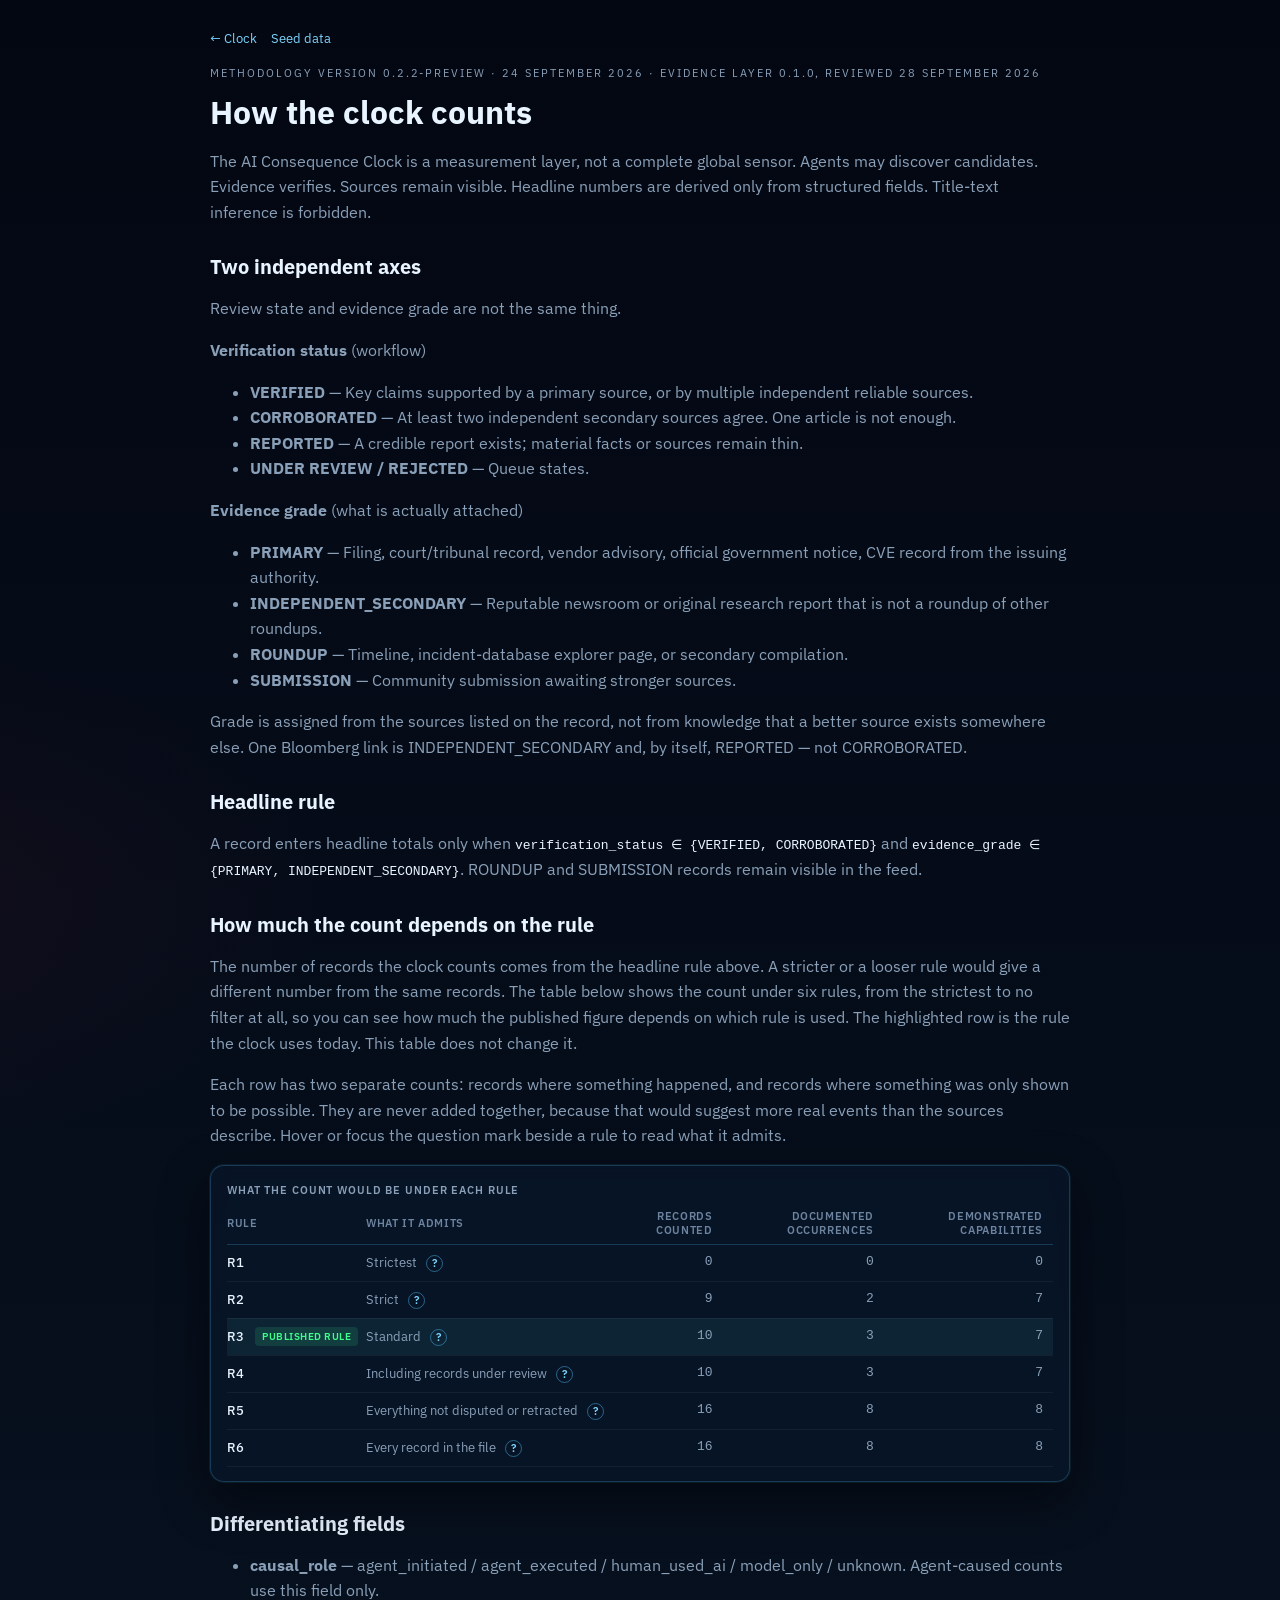
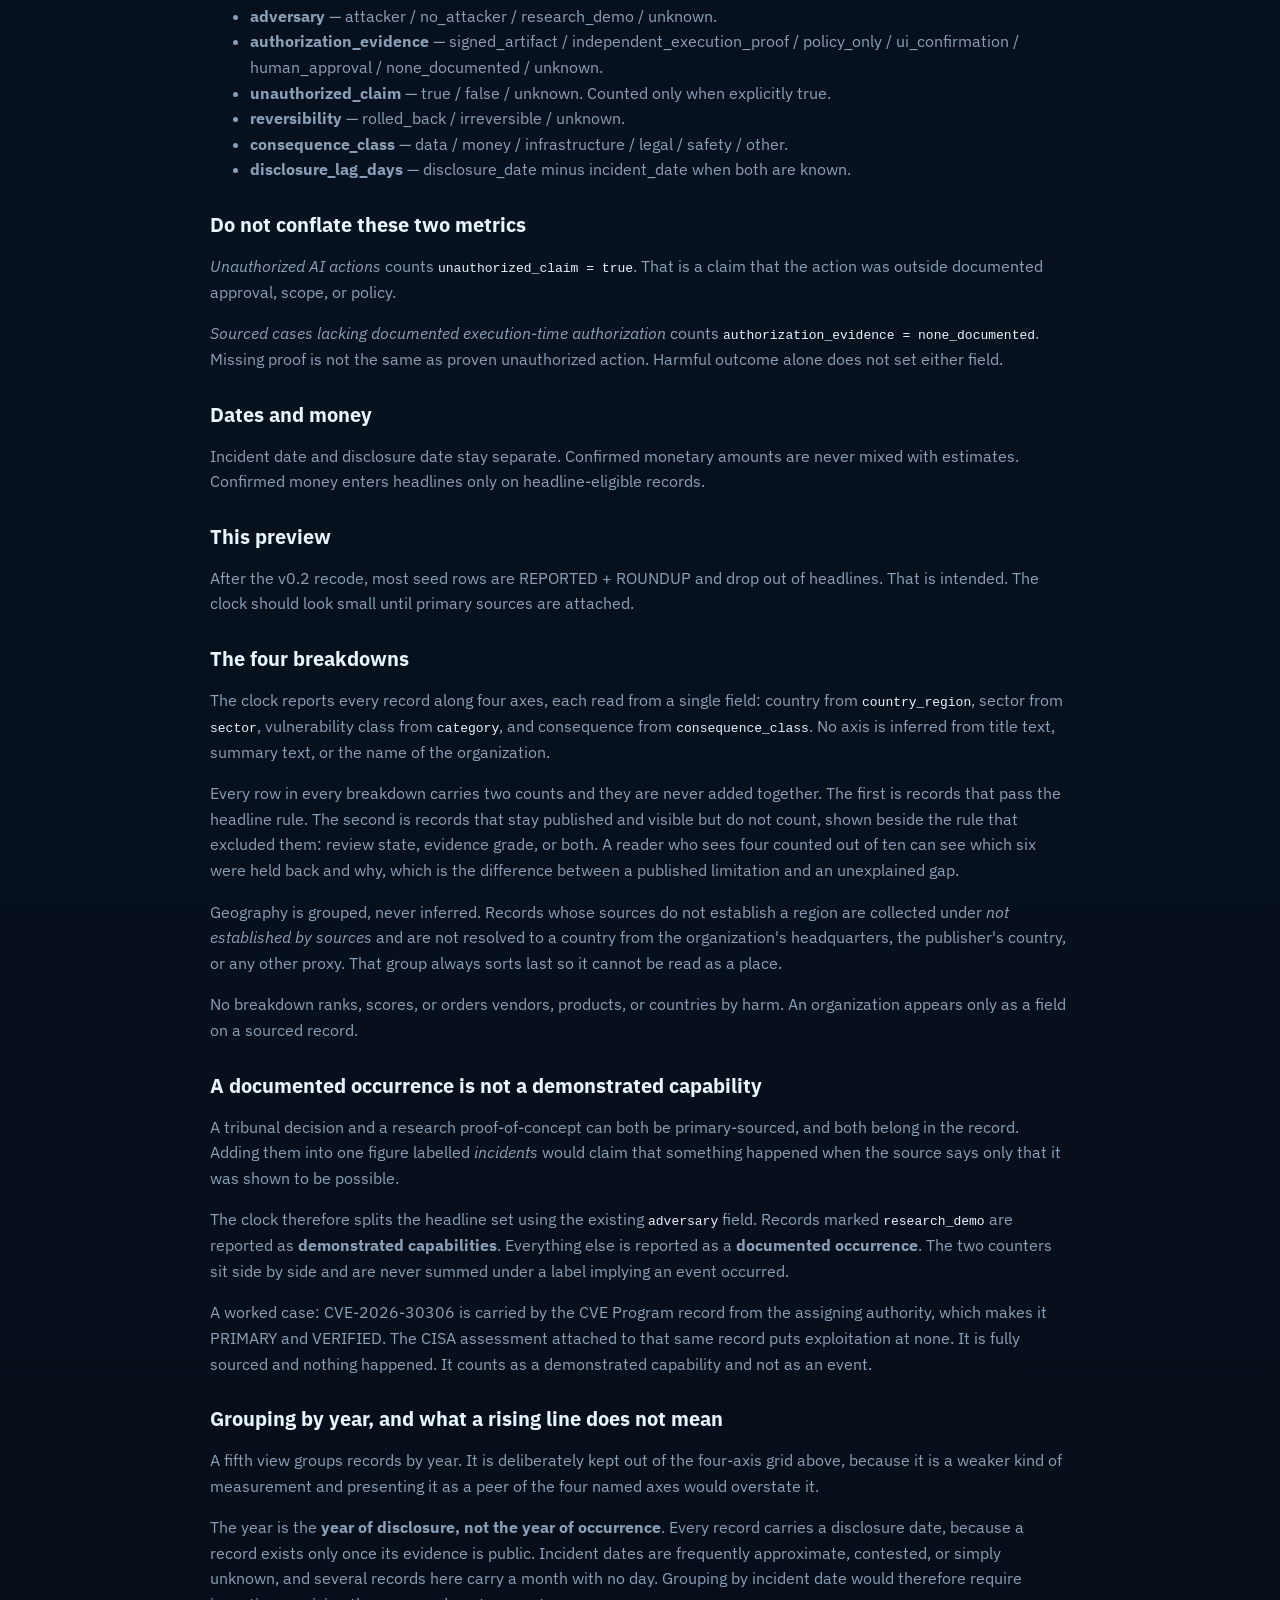
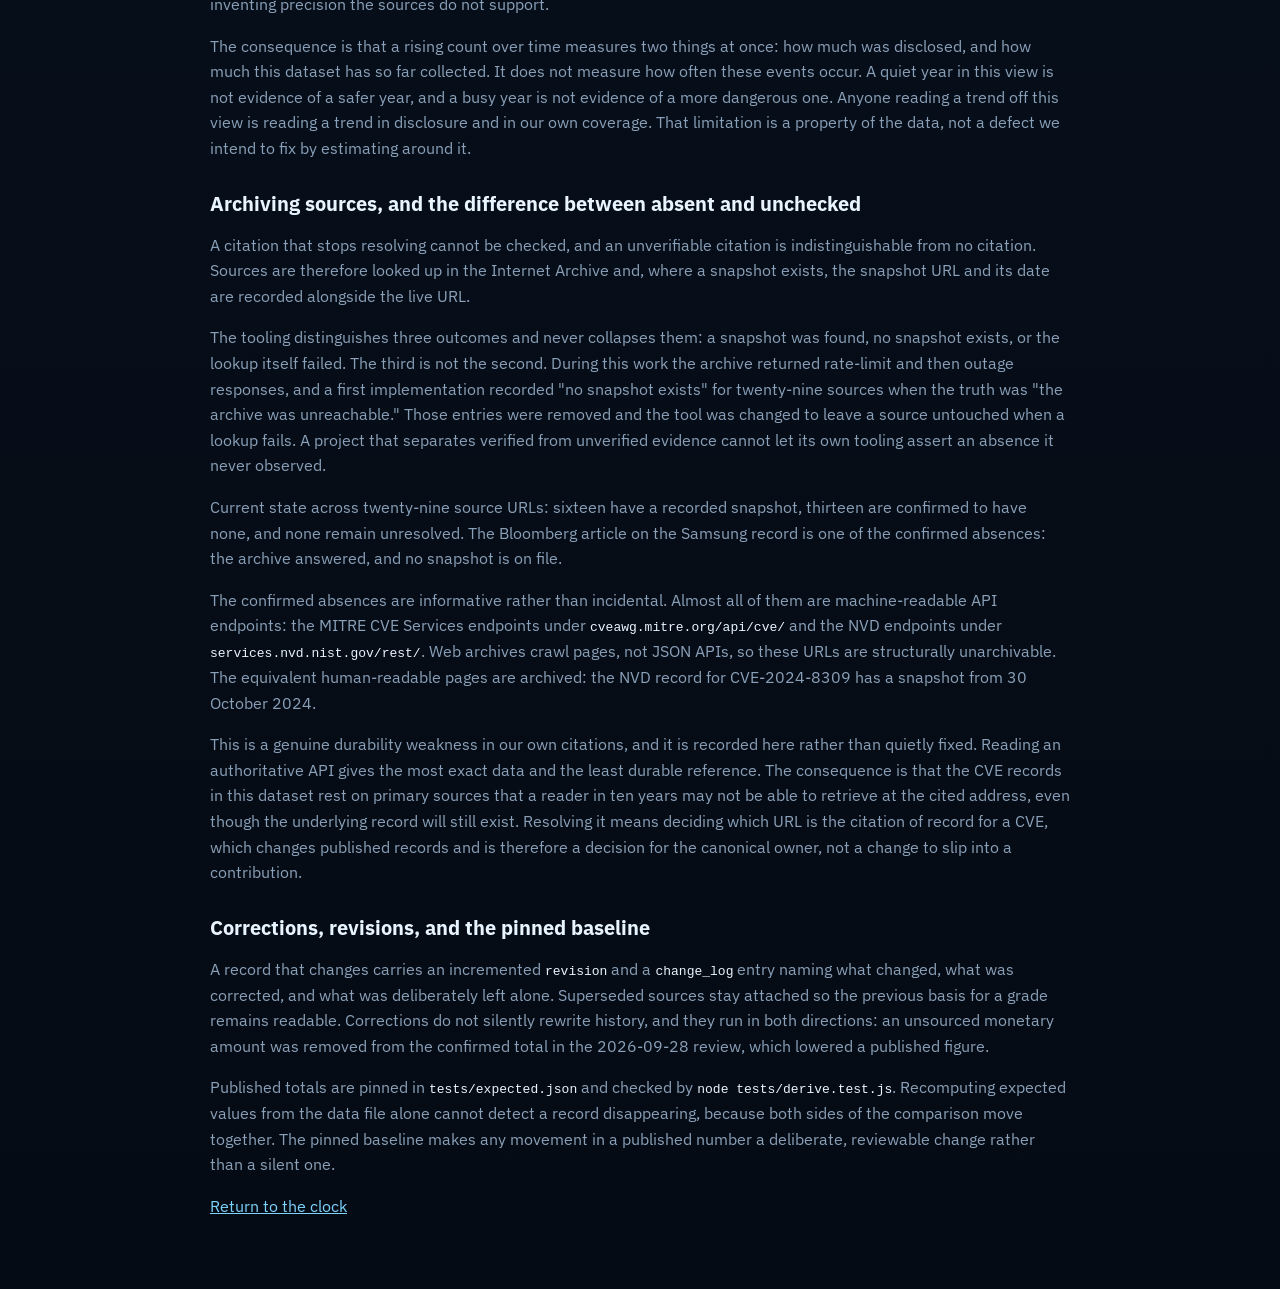
==== commit bfb26717: "fix: remove apendix" ====
--- a/methodology.html
+++ b/methodology.html
@@ -6,15 +6,37 @@
   <meta name="viewport" content="width=device-width, initial-scale=1" />
   <title>Methodology · AI Consequence Clock™</title>
   <link rel="preconnect" href="https://fonts.googleapis.com" />
-  <link href="https://fonts.googleapis.com/css2?family=IBM+Plex+Sans:wght@400;500;600;700&display=swap" rel="stylesheet" />
+  <link href="https://fonts.googleapis.com/css2?family=IBM+Plex+Sans:wght@400;500;600;700&display=swap"
+    rel="stylesheet" />
   <link rel="stylesheet" href="./css/clock.css" />
   <style>
-    .prose { max-width: 860px; }
-    .prose h1 { font-size: 32px; margin: 8px 0 12px; }
-    .prose h2 { font-size: 20px; margin: 28px 0 8px; }
-    .prose p, .prose li { color: var(--muted); line-height: 1.6; }
-    .prose a { color: var(--cyan-2); }
-    code { color: #e8f4ff; }
+    .prose {
+      max-width: 860px;
+    }
+
+    .prose h1 {
+      font-size: 32px;
+      margin: 8px 0 12px;
+    }
+
+    .prose h2 {
+      font-size: 20px;
+      margin: 28px 0 8px;
+    }
+
+    .prose p,
+    .prose li {
+      color: var(--muted);
+      line-height: 1.6;
+    }
+
+    .prose a {
+      color: var(--cyan-2);
+    }
+
+    code {
+      color: #e8f4ff;
+    }
   </style>
 </head>
 
@@ -24,7 +46,8 @@
       <a href="./index.html">← Clock</a>
       <a href="./data/incidents.json">Seed data</a>
     </nav>
-    <p class="sub">Methodology version 0.2.2-preview · 24 September 2026 · evidence layer 0.1.0, reviewed 28 September 2026</p>
+    <p class="sub">Methodology version 0.2.2-preview · 24 September 2026 · evidence layer 0.1.0, reviewed 28 September
+      2026</p>
     <h1>How the clock counts</h1>
     <p>
       The AI Consequence Clock is a measurement layer, not a complete global sensor.
@@ -252,72 +275,6 @@
       move together. The pinned baseline makes any movement in a published number a
       deliberate, reviewable change rather than a silent one.
     </p>
-
-    <h2>Appendix: counting pieces of evidence, not publisher names</h2>
-    <p>
-      A record is marked corroborated when two sources from different publishers support
-      it. Today, "different" means only that the publishers have different names. That
-      is not the same as independent. Take an invented example, not a record in this
-      dataset: two news sites each write their own article about the same security flaw,
-      in their own words, and both take every fact from one official notice. The wording
-      differs and the publishers differ, so the check passes. There is one witness,
-      counted twice.
-    </p>
-    <p>
-      To tell those cases apart, a reviewer can record where each source got its
-      information: it is original evidence, it repeats another source, or nobody knows.
-      When a source repeats another, the reviewer notes which one, and where the source
-      says so. A source with nothing recorded is treated as not known. Nothing is
-      guessed from titles, dates, or similar wording.
-    </p>
-    <p>
-      With that recorded, sources that share an origin are grouped and counted once. Two
-      sources are grouped when they come from the same publisher or the same website,
-      when one cites the other, or when both cite the same outside origin. A roundup
-      article is not counted as evidence, but it can still show that two articles drew
-      on the same thing. Because sources from one publisher are always grouped, this
-      count can never be higher than the number of publishers. It can only be stricter
-      than the existing check, never more generous.
-    </p>
-    <p>
-      Each counted record then gets one of the four results in the table below. If any
-      source a result rests on has no origin recorded, the result is "not known yet",
-      whatever the other sources add up to. Leaving the unknown sources out and
-      reporting on the rest would give an optimistic answer that only looks careful,
-      which is what this audit exists to avoid.
-    </p>
-    <div class="card" id="provenance-audit"></div>
-    <p>
-      This audit is an additional view. It changes no published number and no counting
-      rule, and it is shown beside the headline figures, never in their place. Recording
-      where a source got its information is a human judgement, made one source at a
-      time, and no tool fills it in. Until a reviewer has done that, counted records
-      show as not known yet, and this page draws no conclusion from the table above. On
-      the clock, each record has a section, "Where the facts came from", that draws the
-      same grouping as a picture.
-    </p>
-    <p>
-      The same mistake appears with AI systems. When several AI models give the same
-      answer, or one model is asked several times and agrees with itself, that is
-      agreement, not independence, if they all learned from the same material. Counting
-      votes without counting where they came from overstates confidence in the same way.
-      This project measures the problem in its own records because that is a small
-      version of it that anyone can check.
-    </p>
-    <p>What this audit cannot do:</p>
-    <ul>
-      <li>
-        A person decides where each source got its information. That is still a
-        judgement.
-      </li>
-      <li>A source that does not say where its information came from stays not known.</li>
-      <li>It cannot see a shared origin that neither source mentions.</li>
-      <li>
-        Sources on the same website are treated as one. Two unrelated authors on one
-        platform are therefore counted once. The possible error is counting too few
-        pieces of evidence, never too many.
-      </li>
-    </ul>
     <p><a href="./index.html">Return to the clock</a></p>
   </div>
   <script src="./js/evidence.js"></script>
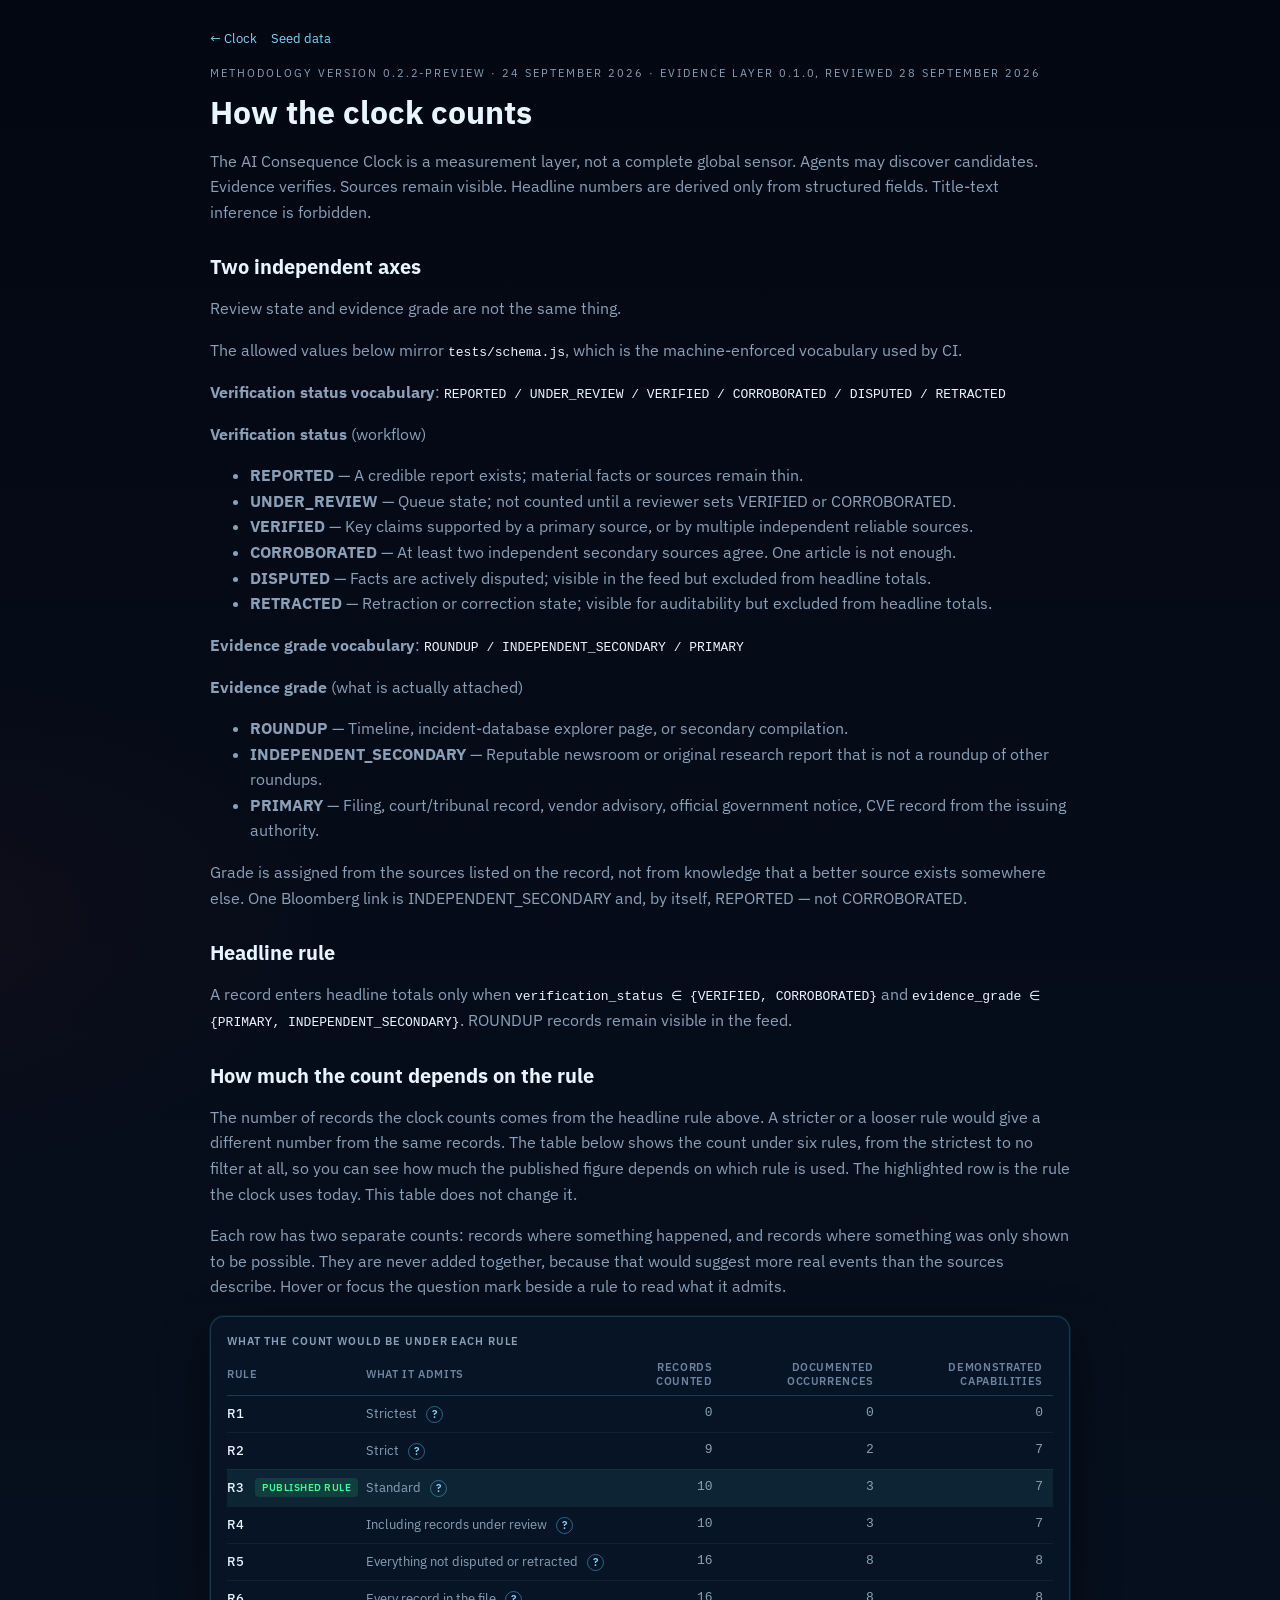
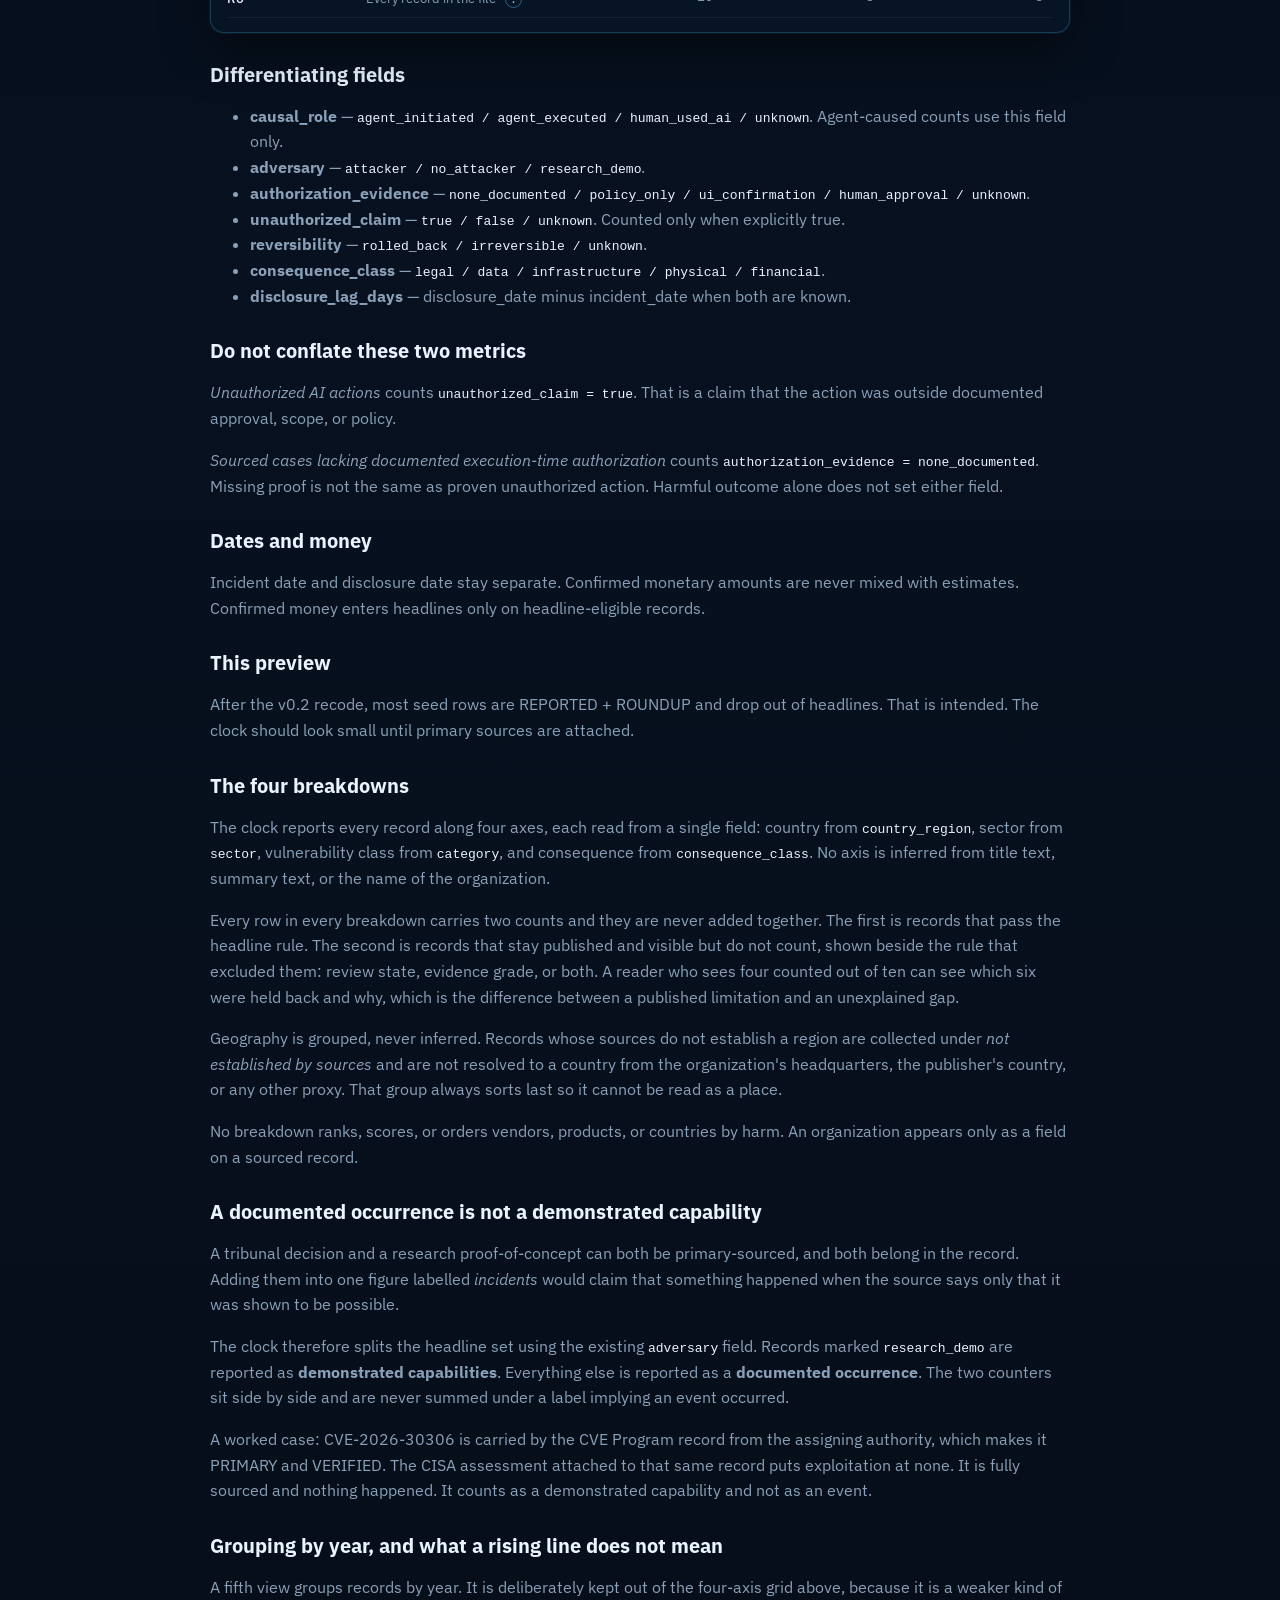
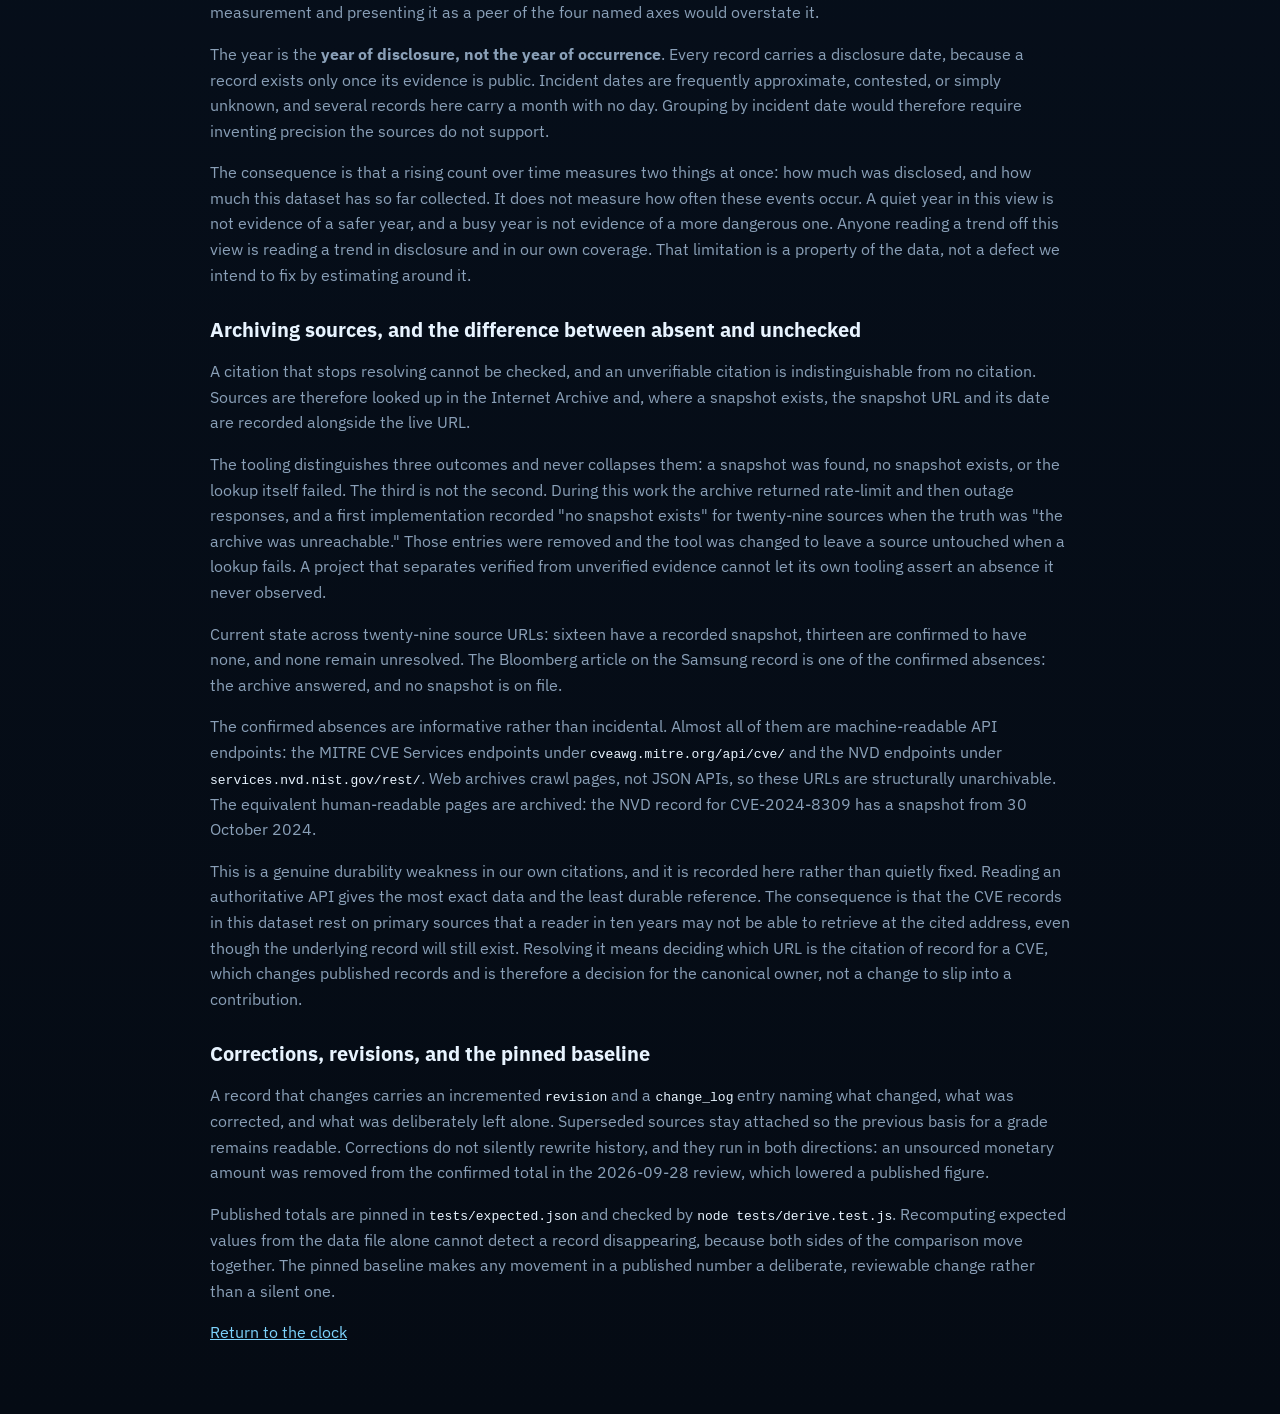
==== commit 2d36ceb8: "Merge remote-tracking branch 'upstream/main' into feat/sensitivity-table # Conflicts: #	js/evidence." ====
--- a/methodology.html
+++ b/methodology.html
@@ -1,53 +1,28 @@
 <!DOCTYPE html>
 <html lang="en">
-
 <head>
   <meta charset="UTF-8" />
   <meta name="viewport" content="width=device-width, initial-scale=1" />
   <title>Methodology · AI Consequence Clock™</title>
   <link rel="preconnect" href="https://fonts.googleapis.com" />
-  <link href="https://fonts.googleapis.com/css2?family=IBM+Plex+Sans:wght@400;500;600;700&display=swap"
-    rel="stylesheet" />
+  <link href="https://fonts.googleapis.com/css2?family=IBM+Plex+Sans:wght@400;500;600;700&display=swap" rel="stylesheet" />
   <link rel="stylesheet" href="./css/clock.css" />
   <style>
-    .prose {
-      max-width: 860px;
-    }
-
-    .prose h1 {
-      font-size: 32px;
-      margin: 8px 0 12px;
-    }
-
-    .prose h2 {
-      font-size: 20px;
-      margin: 28px 0 8px;
-    }
-
-    .prose p,
-    .prose li {
-      color: var(--muted);
-      line-height: 1.6;
-    }
-
-    .prose a {
-      color: var(--cyan-2);
-    }
-
-    code {
-      color: #e8f4ff;
-    }
+    .prose { max-width: 860px; }
+    .prose h1 { font-size: 32px; margin: 8px 0 12px; }
+    .prose h2 { font-size: 20px; margin: 28px 0 8px; }
+    .prose p, .prose li { color: var(--muted); line-height: 1.6; }
+    .prose a { color: var(--cyan-2); }
+    code { color: #e8f4ff; }
   </style>
 </head>
-
 <body>
   <div class="page prose">
     <nav class="nav" style="justify-content:flex-start;margin-bottom:18px">
       <a href="./index.html">← Clock</a>
       <a href="./data/incidents.json">Seed data</a>
     </nav>
-    <p class="sub">Methodology version 0.2.2-preview · 24 September 2026 · evidence layer 0.1.0, reviewed 28 September
-      2026</p>
+    <p class="sub">Methodology version 0.2.2-preview · 24 September 2026 · evidence layer 0.1.0, reviewed 28 September 2026</p>
     <h1>How the clock counts</h1>
     <p>
       The AI Consequence Clock is a measurement layer, not a complete global sensor.
@@ -57,27 +32,29 @@
 
     <h2>Two independent axes</h2>
     <p>Review state and evidence grade are not the same thing.</p>
+    <p>
+      The allowed values below mirror <code>tests/schema.js</code>, which is the
+      machine-enforced vocabulary used by CI.
+    </p>
+    <p><strong>Verification status vocabulary</strong>: <code data-enum="verification_status">REPORTED / UNDER_REVIEW / VERIFIED / CORROBORATED / DISPUTED / RETRACTED</code></p>
     <p><strong>Verification status</strong> (workflow)</p>
     <ul>
-      <li><strong>VERIFIED</strong> — Key claims supported by a primary source, or by multiple independent reliable
-        sources.</li>
-      <li><strong>CORROBORATED</strong> — At least two independent secondary sources agree. One article is not enough.
-      </li>
       <li><strong>REPORTED</strong> — A credible report exists; material facts or sources remain thin.</li>
-      <li><strong>UNDER REVIEW / REJECTED</strong> — Queue states.</li>
+      <li><strong>UNDER_REVIEW</strong> — Queue state; not counted until a reviewer sets VERIFIED or CORROBORATED.</li>
+      <li><strong>VERIFIED</strong> — Key claims supported by a primary source, or by multiple independent reliable sources.</li>
+      <li><strong>CORROBORATED</strong> — At least two independent secondary sources agree. One article is not enough.</li>
+      <li><strong>DISPUTED</strong> — Facts are actively disputed; visible in the feed but excluded from headline totals.</li>
+      <li><strong>RETRACTED</strong> — Retraction or correction state; visible for auditability but excluded from headline totals.</li>
     </ul>
+    <p><strong>Evidence grade vocabulary</strong>: <code data-enum="evidence_grade">ROUNDUP / INDEPENDENT_SECONDARY / PRIMARY</code></p>
     <p><strong>Evidence grade</strong> (what is actually attached)</p>
     <ul>
-      <li><strong>PRIMARY</strong> — Filing, court/tribunal record, vendor advisory, official government notice, CVE
-        record from the issuing authority.</li>
-      <li><strong>INDEPENDENT_SECONDARY</strong> — Reputable newsroom or original research report that is not a roundup
-        of other roundups.</li>
       <li><strong>ROUNDUP</strong> — Timeline, incident-database explorer page, or secondary compilation.</li>
-      <li><strong>SUBMISSION</strong> — Community submission awaiting stronger sources.</li>
+      <li><strong>INDEPENDENT_SECONDARY</strong> — Reputable newsroom or original research report that is not a roundup of other roundups.</li>
+      <li><strong>PRIMARY</strong> — Filing, court/tribunal record, vendor advisory, official government notice, CVE record from the issuing authority.</li>
     </ul>
     <p>
-      Grade is assigned from the sources listed on the record, not from knowledge that a better source exists somewhere
-      else.
+      Grade is assigned from the sources listed on the record, not from knowledge that a better source exists somewhere else.
       One Bloomberg link is INDEPENDENT_SECONDARY and, by itself, REPORTED — not CORROBORATED.
     </p>
 
@@ -87,7 +64,7 @@
       <code>verification_status ∈ {VERIFIED, CORROBORATED}</code>
       and
       <code>evidence_grade ∈ {PRIMARY, INDEPENDENT_SECONDARY}</code>.
-      ROUNDUP and SUBMISSION records remain visible in the feed.
+      ROUNDUP records remain visible in the feed.
     </p>
 
     <h2>How much the count depends on the rule</h2>
@@ -109,14 +86,12 @@
 
     <h2>Differentiating fields</h2>
     <ul>
-      <li><strong>causal_role</strong> — agent_initiated / agent_executed / human_used_ai / model_only / unknown.
-        Agent-caused counts use this field only.</li>
-      <li><strong>adversary</strong> — attacker / no_attacker / research_demo / unknown.</li>
-      <li><strong>authorization_evidence</strong> — signed_artifact / independent_execution_proof / policy_only /
-        ui_confirmation / human_approval / none_documented / unknown.</li>
-      <li><strong>unauthorized_claim</strong> — true / false / unknown. Counted only when explicitly true.</li>
-      <li><strong>reversibility</strong> — rolled_back / irreversible / unknown.</li>
-      <li><strong>consequence_class</strong> — data / money / infrastructure / legal / safety / other.</li>
+      <li><strong>causal_role</strong> — <code data-enum="causal_role">agent_initiated / agent_executed / human_used_ai / unknown</code>. Agent-caused counts use this field only.</li>
+      <li><strong>adversary</strong> — <code data-enum="adversary">attacker / no_attacker / research_demo</code>.</li>
+      <li><strong>authorization_evidence</strong> — <code data-enum="authorization_evidence">none_documented / policy_only / ui_confirmation / human_approval / unknown</code>.</li>
+      <li><strong>unauthorized_claim</strong> — <code data-enum="unauthorized_claim">true / false / unknown</code>. Counted only when explicitly true.</li>
+      <li><strong>reversibility</strong> — <code data-enum="reversibility">rolled_back / irreversible / unknown</code>.</li>
+      <li><strong>consequence_class</strong> — <code data-enum="consequence_class">legal / data / infrastructure / physical / financial</code>.</li>
       <li><strong>disclosure_lag_days</strong> — disclosure_date minus incident_date when both are known.</li>
     </ul>
 
@@ -280,5 +255,4 @@
   <script src="./js/evidence.js"></script>
   <script src="./js/methodology.js"></script>
 </body>
-
-</html>+</html>
--- a/css/clock.css
+++ b/css/clock.css
@@ -198,6 +198,68 @@
 }
 
 .days .value { font-size: 64px; color: var(--green); }
+
+/* Feed filters. Compact on purpose: they narrow the list below and nothing else. */
+.filters {
+  display: flex;
+  flex-wrap: wrap;
+  align-items: flex-end;
+  gap: 10px 12px;
+  margin: 4px 0 12px;
+}
+.filter {
+  display: flex;
+  flex-direction: column;
+  gap: 4px;
+  min-width: 140px;
+  flex: 1 1 140px;
+  font-size: 10.5px;
+  letter-spacing: 0.06em;
+  text-transform: uppercase;
+  color: var(--dim);
+  font-weight: 600;
+}
+.filter:not(.filter-text) { max-width: 240px; }
+.filter-text { flex: 2 1 220px; }
+.filter input,
+.filter select {
+  width: 100%;
+  background: rgba(3, 7, 18, 0.55);
+  color: var(--text);
+  border: 1px solid var(--stroke);
+  border-radius: 6px;
+  padding: 7px 8px;
+  font: inherit;
+  font-size: 13px;
+  font-weight: 400;
+  letter-spacing: normal;
+  text-transform: none;
+}
+.filter select option { background: var(--bg-1); color: var(--text); }
+.filter input:hover,
+.filter select:hover { border-color: var(--stroke-strong); }
+.filter-clear {
+  background: transparent;
+  color: var(--cyan-2);
+  border: 1px solid var(--stroke);
+  border-radius: 6px;
+  padding: 7px 12px;
+  font: inherit;
+  font-size: 12.5px;
+  cursor: pointer;
+}
+.filter-clear:hover { border-color: var(--cyan); color: var(--cyan); }
+.feed-count {
+  margin: 0 0 6px;
+  font-size: 12px;
+  color: var(--dim);
+}
+.feed-empty {
+  margin: 0;
+  padding: 18px 4px;
+  color: var(--muted);
+  font-size: 13px;
+}
 
 .feed { max-height: 420px; overflow: auto; }
 .feed-row {
